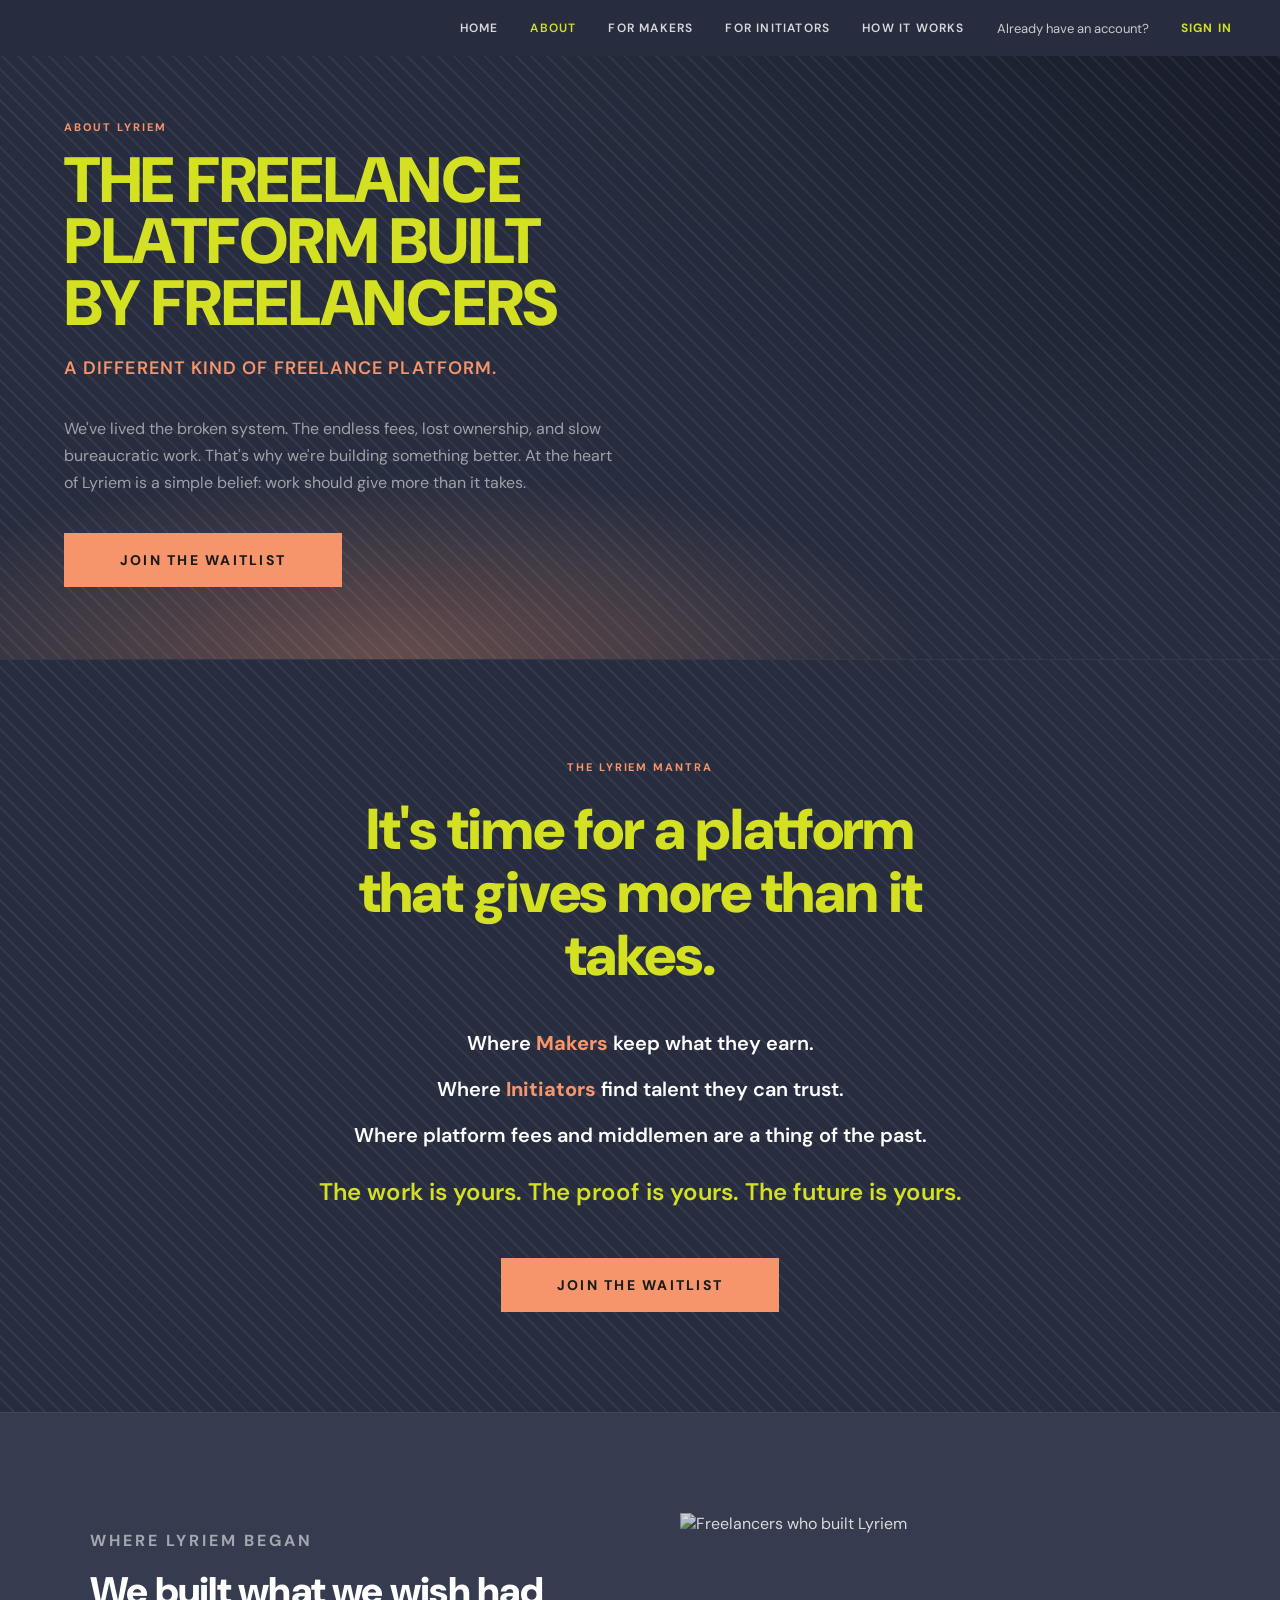
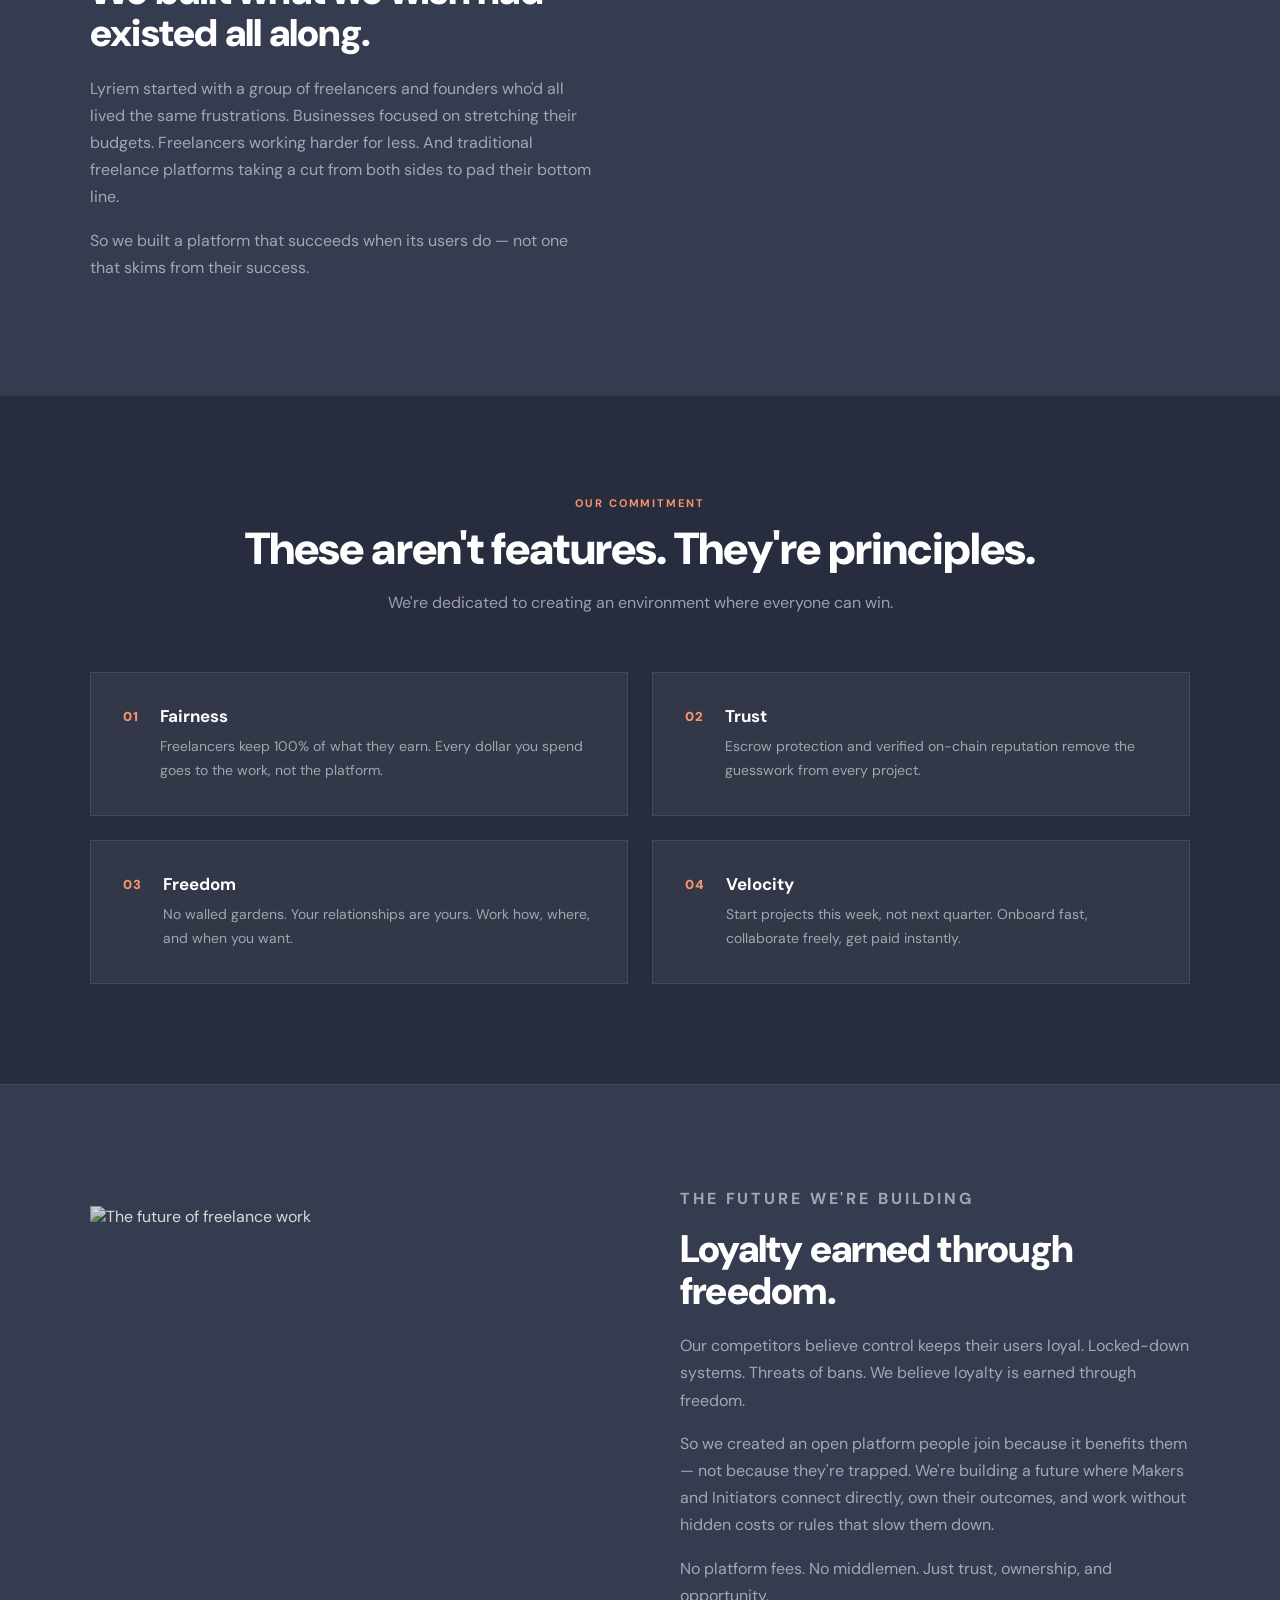
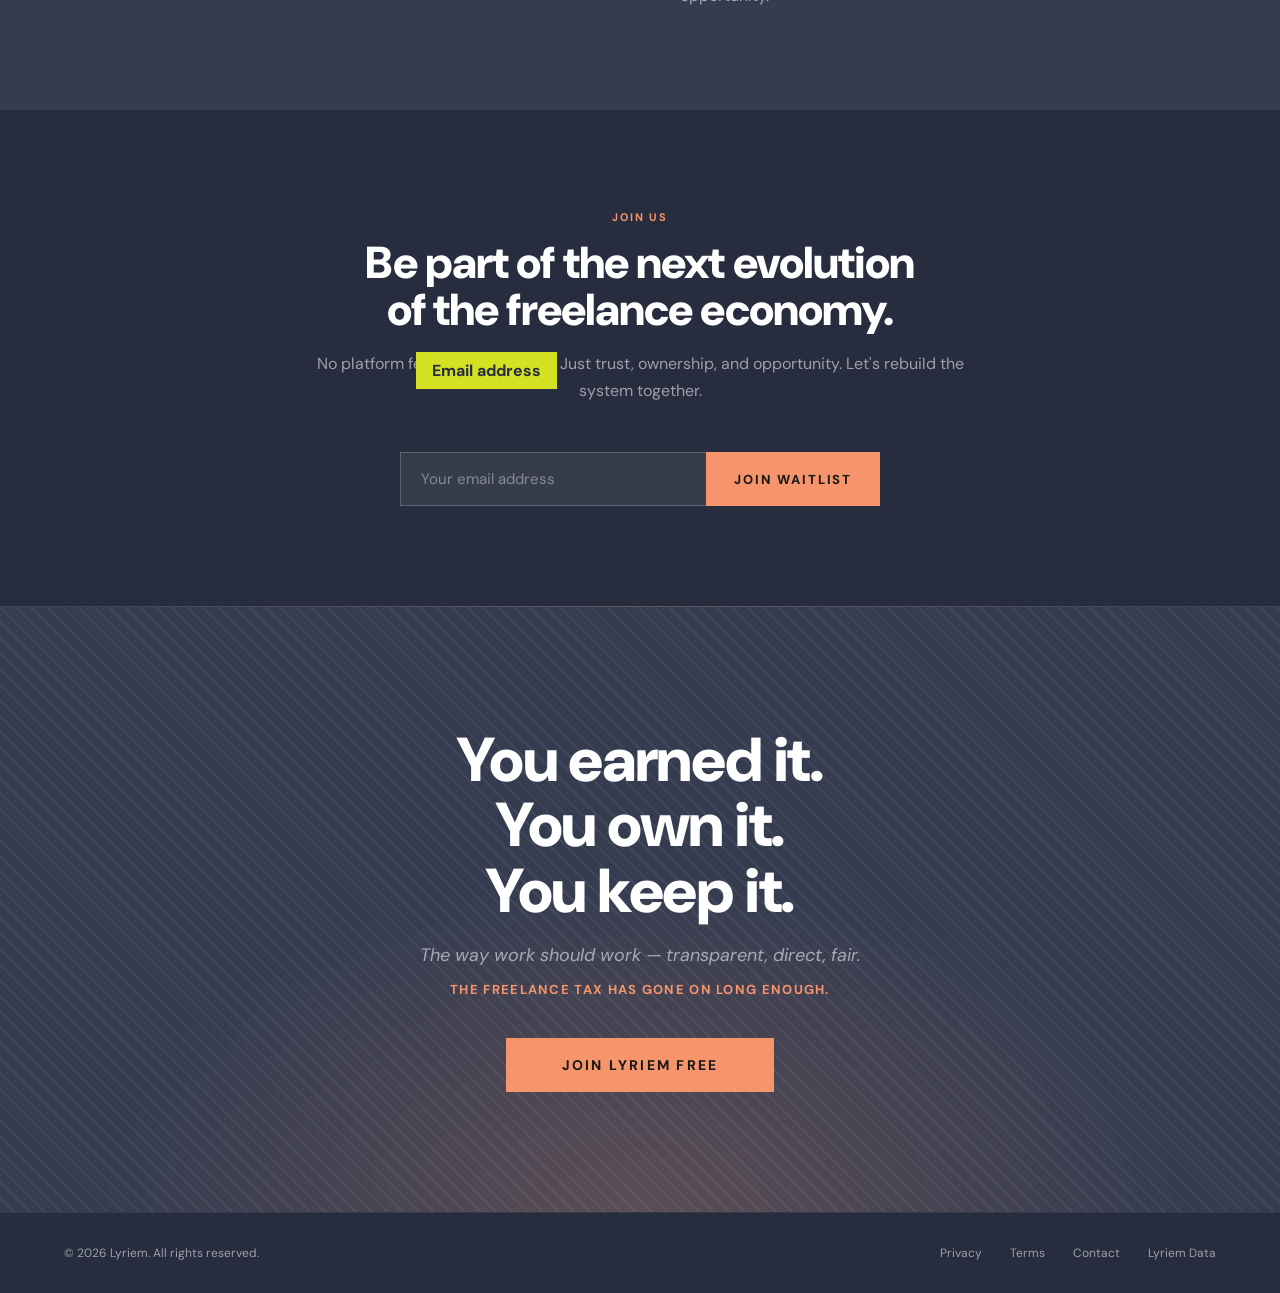
==== about.html @ 5f16a8a7 "Add files via upload" ====
<!DOCTYPE html>
<html lang="en">
<head>
<meta charset="UTF-8">
<meta name="viewport" content="width=device-width, initial-scale=1.0">
<title>Lyriem | A Different Kind of Freelance Platform</title>
<meta name="description" content="Learn how Lyriem was built by freelancers and founders to create a fair platform where Makers and Initiators keep control, ownership, and trust.">
<link rel="preconnect" href="https://fonts.googleapis.com">
<link rel="preconnect" href="https://fonts.gstatic.com" crossorigin>
<link href="https://fonts.googleapis.com/css2?family=DM+Sans:ital,opsz,wght@0,9..40,300;0,9..40,400;0,9..40,500;0,9..40,600;0,9..40,700;0,9..40,800;0,9..40,900;1,9..40,400&display=swap" rel="stylesheet">
<link rel="stylesheet" href="lyriem-shared.css">
<style>
  /* ── ABOUT-SPECIFIC STYLES ──────────────────────── */
  .mantra-section {
    background: var(--navy-dark);
    border-top: 1px solid rgba(255,255,255,0.06);
    position: relative; overflow: hidden;
  }
  .mantra-section::before {
    content: ''; position: absolute; inset: 0; z-index: 0;
    background-image: repeating-linear-gradient(45deg, transparent, transparent 9px, rgba(255,255,255,0.055) 9px, rgba(255,255,255,0.055) 11px);
  }
  .mantra-inner {
    position: relative; z-index: 1;
    padding: 100px 64px; max-width: 800px; margin: 0 auto; text-align: center;
  }
  .mantra-title {
    font-weight: 900;
    font-size: clamp(32px, 4.5vw, 58px);
    line-height: 1.1; letter-spacing: -0.02em;
    color: var(--yellow); margin-bottom: 40px;
  }
  .mantra-lines { display: flex; flex-direction: column; gap: 16px; margin-bottom: 48px; }
  .mantra-line {
    font-size: clamp(16px, 2vw, 20px);
    font-weight: 600; color: var(--white);
    opacity: 0.85; line-height: 1.5;
  }
  .mantra-line strong { color: var(--orange); font-weight: 800; }

  .commitment-grid {
    display: grid; grid-template-columns: repeat(2, 1fr); gap: 24px; margin-top: 56px;
  }
  .commitment-item {
    background: var(--card-bg); border: 1px solid var(--card-border);
    padding: 32px; display: flex; gap: 20px; align-items: flex-start;
  }
  .commitment-number {
    font-size: 13px; font-weight: 900; letter-spacing: 0.1em;
    color: var(--orange); flex-shrink: 0; margin-top: 3px;
  }
  .commitment-item h3 { font-size: 17px; font-weight: 700; margin-bottom: 8px; }
  .commitment-item p  { font-size: 14px; color: var(--text-muted); line-height: 1.7; }

  .email-form {
    display: flex; gap: 0; max-width: 480px; margin: 0 auto;
  }
  .email-input {
    flex: 1; background: rgba(255,255,255,0.07);
    border: 1px solid rgba(255,255,255,0.2); border-right: none;
    color: var(--white); font-family: 'DM Sans', sans-serif;
    font-size: 15px; padding: 16px 20px; outline: none;
    transition: border-color 0.2s;
  }
  .email-input::placeholder { color: rgba(255,255,255,0.4); }
  .email-input:focus { border-color: var(--orange); }
  .email-submit {
    background: var(--orange); color: #1a1a1a;
    font-family: 'DM Sans', sans-serif; font-weight: 800;
    font-size: 13px; letter-spacing: 0.14em; text-transform: uppercase;
    border: none; padding: 16px 28px; cursor: pointer;
    transition: background 0.2s;
    white-space: nowrap;
  }
  .email-submit:hover { background: var(--orange-light); }
  .email-submit:focus-visible { outline: 3px solid var(--yellow); outline-offset: 2px; }

  @media (max-width: 768px) {
    .mantra-inner { padding: 64px 24px; }
    .commitment-grid { grid-template-columns: 1fr; }
    .email-form { flex-direction: column; }
    .email-input { border-right: 1px solid rgba(255,255,255,0.2); border-bottom: none; }
  }
  @media (min-width: 769px) and (max-width: 1024px) {
    .mantra-inner { padding: 80px 48px; }
  }
</style>
</head>
<body>

<a href="#main" class="skip-link">Skip to main content</a>

<!-- NAV -->
<nav class="site-nav" aria-label="Main navigation">
  <a href="index.html">Home</a>
  <a href="about.html" aria-current="page">About</a>
  <a href="for-makers.html">For Makers</a>
  <a href="for-initiators.html">For Initiators</a>
  <a href="how-it-works.html">How It Works</a>
  <span class="nav-muted">Already have an account?</span>
  <a href="https://www.lyriem.com/signin" class="nav-signin">Sign In</a>
  <button class="nav-hamburger" id="navBurger" aria-label="Open navigation menu" aria-expanded="false" aria-controls="navDrawer">
    <span></span><span></span><span></span>
  </button>
</nav>
<div class="nav-drawer" id="navDrawer" role="dialog" aria-label="Navigation menu">
  <a href="index.html">Home</a>
  <a href="about.html" aria-current="page">About</a>
  <a href="for-makers.html">For Makers</a>
  <a href="for-initiators.html">For Initiators</a>
  <a href="how-it-works.html">How It Works</a>
  <span class="nav-muted">Already have an account?</span>
  <a href="https://www.lyriem.com/signin" class="nav-signin">Sign In</a>
</div>

<main id="main">

<!-- HERO -->
<section class="page-hero">
  <img src="#" alt="The Lyriem team" class="page-hero-img">
  <div class="page-hero-vignette" aria-hidden="true"></div>
  <div class="page-hero-glow" aria-hidden="true"></div>
  <div class="page-hero-texture" aria-hidden="true"></div>
  <div class="page-hero-content">
    <p class="page-hero-eyebrow">About Lyriem</p>
    <h1 class="page-hero-title">The Freelance<br>Platform Built<br>by Freelancers</h1>
    <p class="page-hero-subtitle">A different kind of freelance platform.</p>
    <p class="page-hero-body">We've lived the broken system. The endless fees, lost ownership, and slow bureaucratic work. That's why we're building something better. At the heart of Lyriem is a simple belief: work should give more than it takes.</p>
    <a href="https://www.lyriem.com/register" class="btn-primary">Join the Waitlist</a>
  </div>
</section>

<!-- MANTRA -->
<section class="mantra-section" aria-labelledby="mantra-title">
  <div class="mantra-inner">
    <p class="section-eyebrow reveal" style="margin-bottom:24px">The Lyriem Mantra</p>
    <h2 class="mantra-title reveal" id="mantra-title">It's time for a platform<br>that gives more than it takes.</h2>
    <div class="mantra-lines">
      <p class="mantra-line reveal">Where <strong>Makers</strong> keep what they earn.</p>
      <p class="mantra-line reveal">Where <strong>Initiators</strong> find talent they can trust.</p>
      <p class="mantra-line reveal">Where platform fees and middlemen are a thing of the past.</p>
      <p class="mantra-line reveal" style="margin-top:8px;font-size:clamp(18px,2.2vw,24px);color:var(--yellow)">The work is yours. The proof is yours. The future is yours.</p>
    </div>
    <a href="https://www.lyriem.com/register" class="btn-primary reveal">Join the Waitlist</a>
  </div>
</section>

<!-- WHERE LYRIEM BEGAN -->
<section class="section-navy section-pad" aria-labelledby="began-title">
  <div class="section-inner">
    <div class="two-col">
      <div class="two-col-text">
        <p class="section-eyebrow reveal">Where Lyriem Began</p>
        <h2 class="reveal" id="began-title" style="font-weight:900;font-size:clamp(26px,3vw,40px);line-height:1.1;letter-spacing:-0.02em;margin-bottom:20px;color:var(--white)">We built what we wish had existed all along.</h2>
        <p class="reveal" style="font-size:16px;color:var(--text-muted);line-height:1.7;margin-bottom:16px">Lyriem started with a group of freelancers and founders who'd all lived the same frustrations. Businesses focused on stretching their budgets. Freelancers working harder for less. And traditional freelance platforms taking a cut from both sides to pad their bottom line.</p>
        <p class="reveal" style="font-size:16px;color:var(--text-muted);line-height:1.7">So we built a platform that succeeds when its users do — not one that skims from their success.</p>
      </div>
      <div class="two-col-img reveal">
        <img src="#" alt="Freelancers who built Lyriem">
      </div>
    </div>
  </div>
</section>

<!-- OUR COMMITMENT -->
<section class="section-dark section-pad" aria-labelledby="commitment-title">
  <div class="section-inner">
    <p class="section-eyebrow reveal" style="text-align:center">Our Commitment</p>
    <h2 class="section-title reveal" id="commitment-title" style="text-align:center;margin-bottom:16px">These aren't features. They're principles.</h2>
    <p class="section-subtitle reveal" style="text-align:center;max-width:560px;margin:0 auto">We're dedicated to creating an environment where everyone can win.</p>
    <div class="commitment-grid">
      <div class="commitment-item reveal">
        <span class="commitment-number" aria-hidden="true">01</span>
        <div>
          <h3>Fairness</h3>
          <p>Freelancers keep 100% of what they earn. Every dollar you spend goes to the work, not the platform.</p>
        </div>
      </div>
      <div class="commitment-item reveal">
        <span class="commitment-number" aria-hidden="true">02</span>
        <div>
          <h3>Trust</h3>
          <p>Escrow protection and verified on-chain reputation remove the guesswork from every project.</p>
        </div>
      </div>
      <div class="commitment-item reveal">
        <span class="commitment-number" aria-hidden="true">03</span>
        <div>
          <h3>Freedom</h3>
          <p>No walled gardens. Your relationships are yours. Work how, where, and when you want.</p>
        </div>
      </div>
      <div class="commitment-item reveal">
        <span class="commitment-number" aria-hidden="true">04</span>
        <div>
          <h3>Velocity</h3>
          <p>Start projects this week, not next quarter. Onboard fast, collaborate freely, get paid instantly.</p>
        </div>
      </div>
    </div>
  </div>
</section>

<!-- THE FUTURE WE'RE BUILDING -->
<section class="section-navy section-pad" aria-labelledby="future-title">
  <div class="section-inner">
    <div class="two-col">
      <div class="two-col-img reveal">
        <img src="#" alt="The future of freelance work">
      </div>
      <div class="two-col-text">
        <p class="section-eyebrow reveal">The Future We're Building</p>
        <h2 class="reveal" id="future-title" style="font-weight:900;font-size:clamp(26px,3vw,40px);line-height:1.1;letter-spacing:-0.02em;margin-bottom:20px;color:var(--white)">Loyalty earned through freedom.</h2>
        <p class="reveal" style="font-size:16px;color:var(--text-muted);line-height:1.7;margin-bottom:16px">Our competitors believe control keeps their users loyal. Locked-down systems. Threats of bans. We believe loyalty is earned through freedom.</p>
        <p class="reveal" style="font-size:16px;color:var(--text-muted);line-height:1.7;margin-bottom:16px">So we created an open platform people join because it benefits them — not because they're trapped. We're building a future where Makers and Initiators connect directly, own their outcomes, and work without hidden costs or rules that slow them down.</p>
        <p class="reveal" style="font-size:16px;color:var(--text-muted);line-height:1.7">No platform fees. No middlemen. Just trust, ownership, and opportunity.</p>
      </div>
    </div>
  </div>
</section>

<!-- JOIN US -->
<section class="section-dark section-pad" aria-labelledby="join-title">
  <div class="section-inner" style="max-width:700px;margin:0 auto;text-align:center">
    <p class="section-eyebrow reveal">Join Us</p>
    <h2 class="section-title reveal" id="join-title">Be part of the next evolution<br>of the freelance economy.</h2>
    <p class="reveal" style="font-size:16px;color:var(--text-muted);line-height:1.7;margin-bottom:48px">No platform fees. No middlemen. Just trust, ownership, and opportunity. Let's rebuild the system together.</p>
    <form class="email-form reveal" action="mailto:austin.riggs@lyriem.com" method="get" enctype="text/plain" aria-label="Join Lyriem waitlist">
      <label for="joinEmail" class="skip-link">Email address</label>
      <input type="email" id="joinEmail" name="email" class="email-input" placeholder="Your email address" required autocomplete="email">
      <button type="submit" class="email-submit">Join Waitlist</button>
    </form>
  </div>
</section>

<!-- FOOTER CTA -->
<section class="footer-cta" aria-labelledby="fcta-title">
  <div class="footer-cta-inner">
    <h2 class="section-title reveal" id="fcta-title">You earned it.<br>You own it.<br>You keep it.</h2>
    <p class="footer-cta-subtitle reveal">The way work should work — transparent, direct, fair.</p>
    <p class="footer-cta-tagline reveal">The freelance tax has gone on long enough.</p>
    <a href="https://www.lyriem.com/register" class="btn-primary reveal">Join Lyriem Free</a>
  </div>
</section>

</main>

<footer class="site-footer">
  <span>© 2026 Lyriem. All rights reserved.</span>
  <nav class="footer-links" aria-label="Footer navigation">
    <a href="#">Privacy</a>
    <a href="#">Terms</a>
    <a href="mailto:austin.riggs@lyriem.com">Contact</a>
    <a href="#">Lyriem Data</a>
  </nav>
</footer>

<script src="lyriem-shared.js"></script>
</body>
</html>
---- lyriem-shared.css ----
/* ==========================================================
   lyriem-shared.css
   Shared styles across all Lyriem pages.
   ========================================================== */

*, *::before, *::after { box-sizing: border-box; margin: 0; padding: 0; }

:root {
  --navy:        #353c50;
  --navy-dark:   #272d3e;
  --navy-light:  #404859;
  --orange:      #f6946b;
  --orange-light:#f9ab88;
  --yellow:      #d4e022;
  --white:       #ffffff;
  --text-muted:  rgba(255,255,255,0.55);
  --card-bg:     rgba(255,255,255,0.05);
  --card-border: rgba(255,255,255,0.09);
}

html, body {
  font-family: 'DM Sans', sans-serif;
  background: var(--navy-dark);
  color: var(--white);
  overflow-x: hidden;
  scroll-behavior: smooth;
}

/* ── NAV ──────────────────────────────────────────── */
.site-nav {
  position: fixed;
  top: 0; left: 0; right: 0;
  z-index: 1000;
  background: var(--navy-dark);
  display: flex;
  align-items: center;
  justify-content: flex-end;
  gap: 32px;
  padding: 0 48px;
  height: 56px;
  font-size: 12px;
  font-weight: 600;
  letter-spacing: 0.1em;
  text-transform: uppercase;
}
.site-nav a {
  color: var(--white);
  text-decoration: none;
  opacity: 0.82;
  transition: opacity 0.2s;
  white-space: nowrap;
}
.site-nav a:hover,
.site-nav a[aria-current="page"] { opacity: 1; }
.site-nav a[aria-current="page"] { color: var(--yellow); }
.site-nav .nav-muted {
  color: var(--white);
  opacity: 0.75;
  font-weight: 400;
  text-transform: none;
  letter-spacing: 0;
  font-size: 13px;
  white-space: nowrap;
}
.site-nav .nav-signin {
  color: var(--yellow) !important;
  opacity: 1 !important;
  font-weight: 700;
}
.nav-hamburger {
  display: none;
  flex-direction: column;
  justify-content: center;
  gap: 5px;
  width: 36px; height: 36px;
  background: none; border: none;
  cursor: pointer; padding: 4px;
}
.nav-hamburger span {
  display: block; height: 2px;
  background: var(--white); border-radius: 2px;
  transition: transform 0.3s, opacity 0.3s;
}
.nav-hamburger.open span:nth-child(1) { transform: translateY(7px) rotate(45deg); }
.nav-hamburger.open span:nth-child(2) { opacity: 0; }
.nav-hamburger.open span:nth-child(3) { transform: translateY(-7px) rotate(-45deg); }
.nav-drawer {
  display: none;
  position: fixed;
  top: 56px; left: 0; right: 0;
  background: var(--navy-dark);
  z-index: 999;
  flex-direction: column;
  padding: 24px 28px;
  border-top: 1px solid rgba(255,255,255,0.08);
  box-shadow: 0 12px 32px rgba(0,0,0,0.4);
}
.nav-drawer.open { display: flex; }
.nav-drawer a {
  display: block;
  padding: 14px 0;
  border-bottom: 1px solid rgba(255,255,255,0.06);
  font-size: 14px; font-weight: 600;
  letter-spacing: 0.08em; text-transform: uppercase;
  color: var(--white); text-decoration: none; opacity: 0.85;
}
.nav-drawer .nav-muted {
  display: block; padding: 16px 0 4px;
  font-size: 12px; font-weight: 400;
  text-transform: none; letter-spacing: 0;
  color: var(--white); opacity: 0.75; border-bottom: none;
}
.nav-drawer .nav-signin { color: var(--yellow) !important; opacity: 1 !important; border-bottom: none; }

/* ── INNER PAGE HERO ──────────────────────────────── */
.page-hero {
  position: relative;
  width: 100%;
  min-height: 480px;
  display: flex;
  align-items: flex-end;
  overflow: hidden;
  background: linear-gradient(to top right, #353c50 0%, #2a3044 28%, #161b28 100%);
  padding-top: 56px;
}
.page-hero-img {
  position: absolute;
  inset: 0;
  width: 100%; height: 100%;
  object-fit: cover;
  object-position: center 30%;
  filter: grayscale(1) brightness(0.45) contrast(1.1);
}
.page-hero-vignette {
  position: absolute; inset: 0; z-index: 1;
  background:
    linear-gradient(to right, #272d3e 0%, rgba(39,45,62,0.85) 40%, rgba(39,45,62,0.3) 70%, transparent 100%),
    linear-gradient(to top, var(--navy-dark) 0%, transparent 50%);
}
.page-hero-glow {
  position: absolute; bottom: 0; left: 0; right: 0; height: 50%; z-index: 1;
  background: radial-gradient(ellipse 60% 80% at 30% 100%, rgba(246,148,107,0.3) 0%, transparent 70%);
}
.page-hero-texture {
  position: absolute; inset: 0; z-index: 2;
  background-image: repeating-linear-gradient(45deg, transparent, transparent 9px, rgba(255,255,255,0.055) 9px, rgba(255,255,255,0.055) 11px);
}
.page-hero-content {
  position: relative; z-index: 3;
  padding: 64px 64px 72px;
  max-width: 720px;
}
.page-hero-eyebrow {
  font-size: 11px; font-weight: 700;
  letter-spacing: 0.18em; text-transform: uppercase;
  color: var(--orange); margin-bottom: 16px;
}
.page-hero-title {
  font-weight: 900;
  font-size: clamp(40px, 5vw, 68px);
  line-height: 0.96; letter-spacing: -0.02em;
  color: var(--yellow); margin-bottom: 20px;
  text-transform: uppercase;
}
.page-hero-subtitle {
  font-size: clamp(14px, 1.6vw, 18px);
  font-weight: 600; letter-spacing: 0.06em;
  text-transform: uppercase;
  color: var(--orange); line-height: 1.6;
  margin-bottom: 32px;
}
.page-hero-body {
  font-size: 16px; color: var(--text-muted); line-height: 1.7;
  max-width: 560px; margin-bottom: 36px;
}

/* ── SHARED BUTTONS ───────────────────────────────── */
.btn-primary {
  display: inline-flex; align-items: center; justify-content: center;
  background: var(--orange); color: #1a1a1a;
  font-family: 'DM Sans', sans-serif;
  font-weight: 800; font-size: 14px;
  letter-spacing: 0.16em; text-transform: uppercase;
  text-decoration: none; padding: 18px 56px;
  border: none; cursor: pointer;
  transition: background 0.2s, transform 0.15s;
}
.btn-primary:hover { background: var(--orange-light); transform: translateY(-2px); }
.btn-primary:focus-visible { outline: 3px solid var(--yellow); outline-offset: 3px; }

.btn-secondary {
  display: inline-flex; align-items: center; justify-content: center;
  background: transparent; color: var(--white);
  font-family: 'DM Sans', sans-serif;
  font-weight: 700; font-size: 14px;
  letter-spacing: 0.14em; text-transform: uppercase;
  text-decoration: none; padding: 17px 48px;
  border: 2px solid rgba(255,255,255,0.3); cursor: pointer;
  transition: border-color 0.2s, background 0.2s;
}
.btn-secondary:hover { border-color: var(--white); background: rgba(255,255,255,0.06); }
.btn-secondary:focus-visible { outline: 3px solid var(--yellow); outline-offset: 3px; }

/* ── SHARED SECTION TYPOGRAPHY ────────────────────── */
.section-eyebrow {
  font-size: 11px; font-weight: 700;
  letter-spacing: 0.18em; text-transform: uppercase;
  color: var(--orange); margin-bottom: 16px;
}
.section-title {
  font-weight: 900;
  font-size: clamp(28px, 3.5vw, 48px);
  line-height: 1.05; letter-spacing: -0.02em;
  margin-bottom: 16px;
}
.section-subtitle {
  font-size: 16px; color: var(--text-muted); line-height: 1.7;
}

/* ── DARK SECTION ─────────────────────────────────── */
.section-dark {
  background: var(--navy-dark);
  border-top: 1px solid rgba(255,255,255,0.06);
}
.section-dark .section-title { color: var(--white); }
.section-dark .section-subtitle { color: var(--text-muted); }

/* ── NAVY SECTION ─────────────────────────────────── */
.section-navy {
  background: var(--navy);
  border-top: 1px solid rgba(255,255,255,0.06);
}

/* ── WHITE SECTION ────────────────────────────────── */
.section-white {
  background: #ffffff;
  color: var(--navy-dark);
}
.section-white .section-eyebrow { color: var(--orange); }
.section-white .section-title   { color: var(--navy-dark); }
.section-white .section-subtitle { color: rgba(39,45,62,0.65); }

/* ── LIGHT SECTION ────────────────────────────────── */
.section-light {
  background: #f5f5f7;
  color: var(--navy-dark);
}
.section-light .section-eyebrow  { color: var(--orange); }
.section-light .section-title    { color: var(--navy-dark); }
.section-light .section-subtitle { color: rgba(39,45,62,0.65); }

/* ── SECTION PADDING ──────────────────────────────── */
.section-pad { padding: 100px 64px; }
.section-inner { max-width: 1100px; margin: 0 auto; }

/* ── FEATURE CARDS (dark) ─────────────────────────── */
.feature-grid {
  display: grid; grid-template-columns: repeat(4, 1fr); gap: 24px; margin-top: 56px;
}
.feature-grid-3 { grid-template-columns: repeat(3, 1fr); }
.feature-grid-2 { grid-template-columns: repeat(2, 1fr); }

.feature-card {
  background: var(--card-bg); border: 1px solid var(--card-border);
  padding: 36px 32px;
  transition: border-color 0.2s, background 0.2s;
}
.feature-card:hover { border-color: rgba(246,148,107,0.3); background: rgba(246,148,107,0.04); }
.feature-card-icon { width: 40px; height: 40px; color: var(--orange); margin-bottom: 20px; }
.feature-card h3 { font-weight: 700; font-size: 17px; margin-bottom: 10px; letter-spacing: -0.01em; }
.feature-card p  { font-size: 14px; color: var(--text-muted); line-height: 1.7; }

/* ── FEATURE CARDS (light) ────────────────────────── */
.feature-card-light {
  background: #ffffff; border: 1px solid rgba(53,60,80,0.1);
  padding: 36px 32px;
  transition: border-color 0.2s, box-shadow 0.2s;
}
.feature-card-light:hover { border-color: rgba(246,148,107,0.4); box-shadow: 0 4px 24px rgba(246,148,107,0.1); }
.feature-card-light h3 { font-weight: 700; font-size: 17px; margin-bottom: 10px; color: var(--navy-dark); letter-spacing: -0.01em; }
.feature-card-light p  { font-size: 14px; color: rgba(39,45,62,0.65); line-height: 1.7; }

/* ── TWO-COL PROSE ────────────────────────────────── */
.two-col {
  display: grid; grid-template-columns: 1fr 1fr; gap: 80px; align-items: center;
}
.two-col-text h2 { font-weight: 900; font-size: clamp(26px, 3vw, 40px); line-height: 1.1; letter-spacing: -0.02em; margin-bottom: 20px; }
.two-col-text p  { font-size: 16px; color: var(--text-muted); line-height: 1.7; margin-bottom: 16px; }
.two-col-text p:last-child { margin-bottom: 0; }
.two-col-text h3 { font-size: 18px; font-weight: 700; color: var(--orange); margin-bottom: 8px; margin-top: 28px; }

.two-col-img {
  position: relative; overflow: hidden;
  aspect-ratio: 4/3;
}
.two-col-img img {
  width: 100%; height: 100%; object-fit: cover;
  filter: grayscale(0.3) brightness(0.85);
}

/* ── STEPS ────────────────────────────────────────── */
.steps-grid { display: grid; grid-template-columns: repeat(4, 1fr); gap: 24px; margin-top: 56px; }
.step-card {
  background: #f5f5f7; border: 1px solid rgba(53,60,80,0.1);
  padding: 32px 28px; position: relative;
}
.step-number {
  display: inline-flex; align-items: center; justify-content: center;
  width: 36px; height: 36px; background: var(--orange);
  color: #1a1a1a; font-weight: 900; font-size: 16px;
  margin-bottom: 20px; border-radius: 50%;
}
.step-card h3 { font-weight: 700; font-size: 17px; margin-bottom: 10px; color: var(--navy-dark); }
.step-card p  { font-size: 14px; color: rgba(39,45,62,0.65); line-height: 1.7; }

/* ── FAQ ──────────────────────────────────────────── */
.faq-wrap { max-width: 800px; margin: 0 auto; }
.faq-item { border-bottom: 1px solid rgba(255,255,255,0.08); }
.section-white .faq-item,
.section-light .faq-item { border-bottom-color: rgba(53,60,80,0.12); }
.faq-question {
  width: 100%; background: none; border: none;
  color: var(--white); font-family: 'DM Sans', sans-serif;
  font-size: 16px; font-weight: 600; text-align: left;
  padding: 24px 0; cursor: pointer;
  display: flex; justify-content: space-between; align-items: center; gap: 16px;
  transition: color 0.2s;
}
.section-white .faq-question,
.section-light .faq-question { color: var(--navy-dark); }
.faq-question:hover { color: var(--orange); }
.faq-question:focus-visible { outline: 3px solid var(--yellow); outline-offset: 2px; }
.faq-question svg { flex-shrink: 0; transition: transform 0.3s; }
.faq-item.open .faq-question { color: var(--yellow); }
.section-white .faq-item.open .faq-question,
.section-light .faq-item.open .faq-question { color: var(--orange); }
.faq-item.open .faq-question svg { transform: rotate(45deg); }
.faq-answer {
  font-size: 15px; color: var(--text-muted); line-height: 1.7;
  max-height: 0; overflow: hidden;
  transition: max-height 0.4s ease, padding 0.3s ease;
  padding-bottom: 0;
}
.section-white .faq-answer,
.section-light .faq-answer { color: rgba(39,45,62,0.65); }
.faq-item.open .faq-answer { max-height: 400px; padding-bottom: 24px; }

/* ── FOOTER CTA ───────────────────────────────────── */
.footer-cta {
  background: radial-gradient(ellipse 60% 80% at 50% 100%, rgba(246,148,107,0.2) 0%, transparent 70%), var(--navy);
  border-top: 1px solid rgba(255,255,255,0.06);
  position: relative; overflow: hidden;
}
.footer-cta::before {
  content: ''; position: absolute; inset: 0; z-index: 0;
  background-image: repeating-linear-gradient(45deg, transparent, transparent 9px, rgba(255,255,255,0.055) 9px, rgba(255,255,255,0.055) 11px);
}
.footer-cta-inner {
  position: relative; z-index: 1;
  padding: 120px 64px; max-width: 700px;
  margin: 0 auto; text-align: center;
}
.footer-cta-inner .section-title { font-size: clamp(36px, 5vw, 62px); color: var(--white); margin-bottom: 20px; }
.footer-cta-subtitle { font-size: 18px; font-style: italic; color: var(--text-muted); margin-bottom: 14px; }
.footer-cta-tagline { font-size: 13px; font-weight: 700; letter-spacing: 0.1em; text-transform: uppercase; color: var(--orange); margin-bottom: 40px; }

/* ── SITE FOOTER ──────────────────────────────────── */
.site-footer {
  background: var(--navy-dark);
  border-top: 1px solid rgba(255,255,255,0.06);
  padding: 32px 64px;
  display: flex; align-items: center; justify-content: space-between;
  font-size: 12px; color: var(--text-muted);
}
.site-footer a { color: var(--text-muted); text-decoration: none; }
.site-footer a:hover { color: var(--white); }
.footer-links { display: flex; gap: 28px; }

/* ── SCROLL REVEAL ────────────────────────────────── */
.reveal { opacity: 0; transform: translateY(28px); transition: opacity 0.65s ease, transform 0.65s ease; }
.reveal.visible { opacity: 1; transform: translateY(0); }

/* ── SKIP LINK (WCAG) ─────────────────────────────── */
.skip-link {
  position: absolute; top: -100px; left: 16px;
  background: var(--yellow); color: var(--navy-dark);
  font-weight: 700; padding: 8px 16px;
  text-decoration: none; z-index: 9999;
  transition: top 0.2s;
}
.skip-link:focus { top: 8px; }

/* ══════════════════════════════════════════════════
   MOBILE ≤ 768px
══════════════════════════════════════════════════ */
@media (max-width: 768px) {
  .site-nav { padding: 0 20px; }
  .site-nav > a, .site-nav > span { display: none; }
  .nav-hamburger { display: flex; }

  .section-pad { padding: 64px 24px; }
  .page-hero-content { padding: 40px 24px 56px; }
  .page-hero-title { font-size: clamp(36px, 10vw, 52px); }

  .feature-grid, .feature-grid-3, .feature-grid-2 { grid-template-columns: 1fr; gap: 16px; }
  .steps-grid { grid-template-columns: 1fr; gap: 16px; }
  .two-col { grid-template-columns: 1fr; gap: 40px; }
  .two-col-img { aspect-ratio: 16/9; }

  .footer-cta-inner { padding: 80px 24px; }
  .footer-cta-inner .section-title { font-size: clamp(28px, 9vw, 44px); }
  .site-footer { flex-direction: column; gap: 16px; text-align: center; padding: 28px 24px; }

  .btn-primary { padding: 16px 40px; font-size: 13px; }
}

@media (min-width: 769px) and (max-width: 1024px) {
  .site-nav { padding: 0 32px; gap: 20px; font-size: 11px; }
  .site-nav .nav-muted { display: none; }
  .section-pad { padding: 80px 48px; }
  .page-hero-content { padding: 56px 48px 64px; }
  .feature-grid { grid-template-columns: repeat(2, 1fr); }
  .steps-grid { grid-template-columns: repeat(2, 1fr); }
  .two-col { gap: 48px; }
  .footer-cta-inner { padding: 80px 48px; }
  .site-footer { padding: 28px 48px; }
}
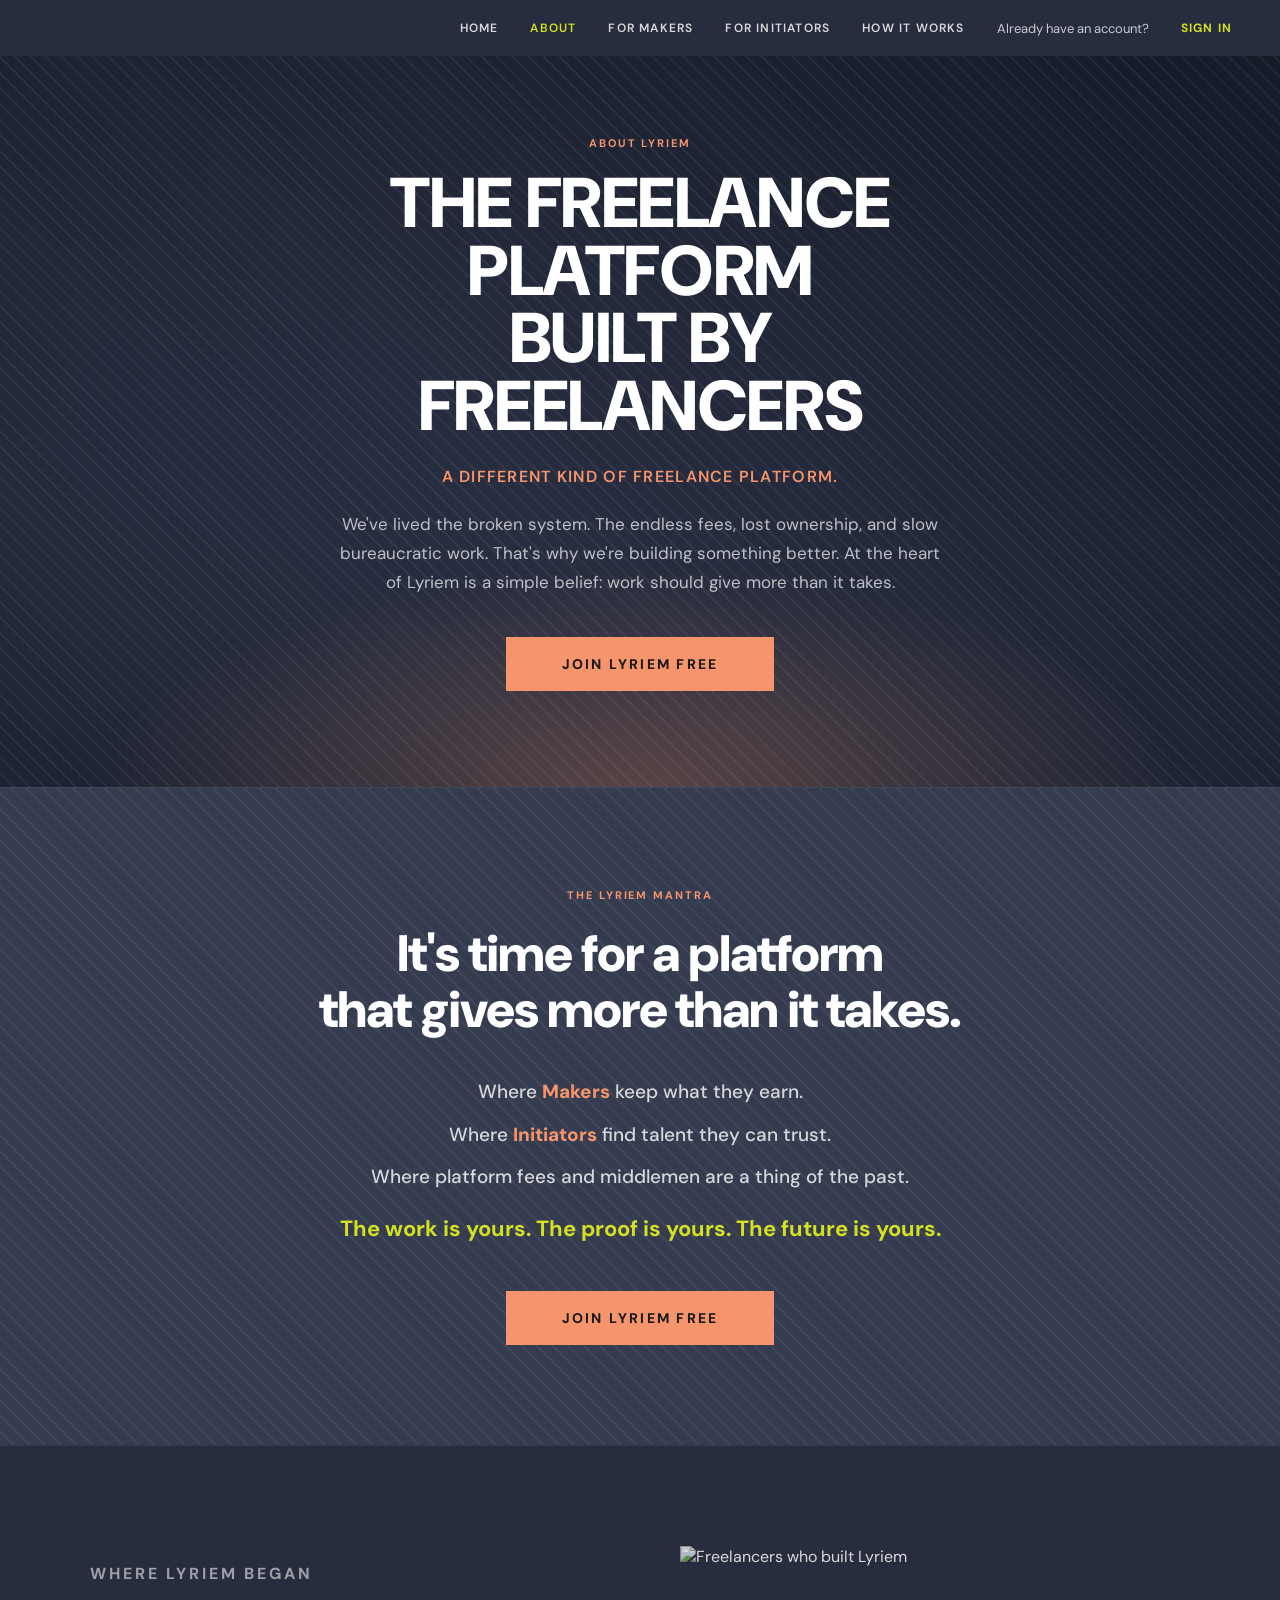
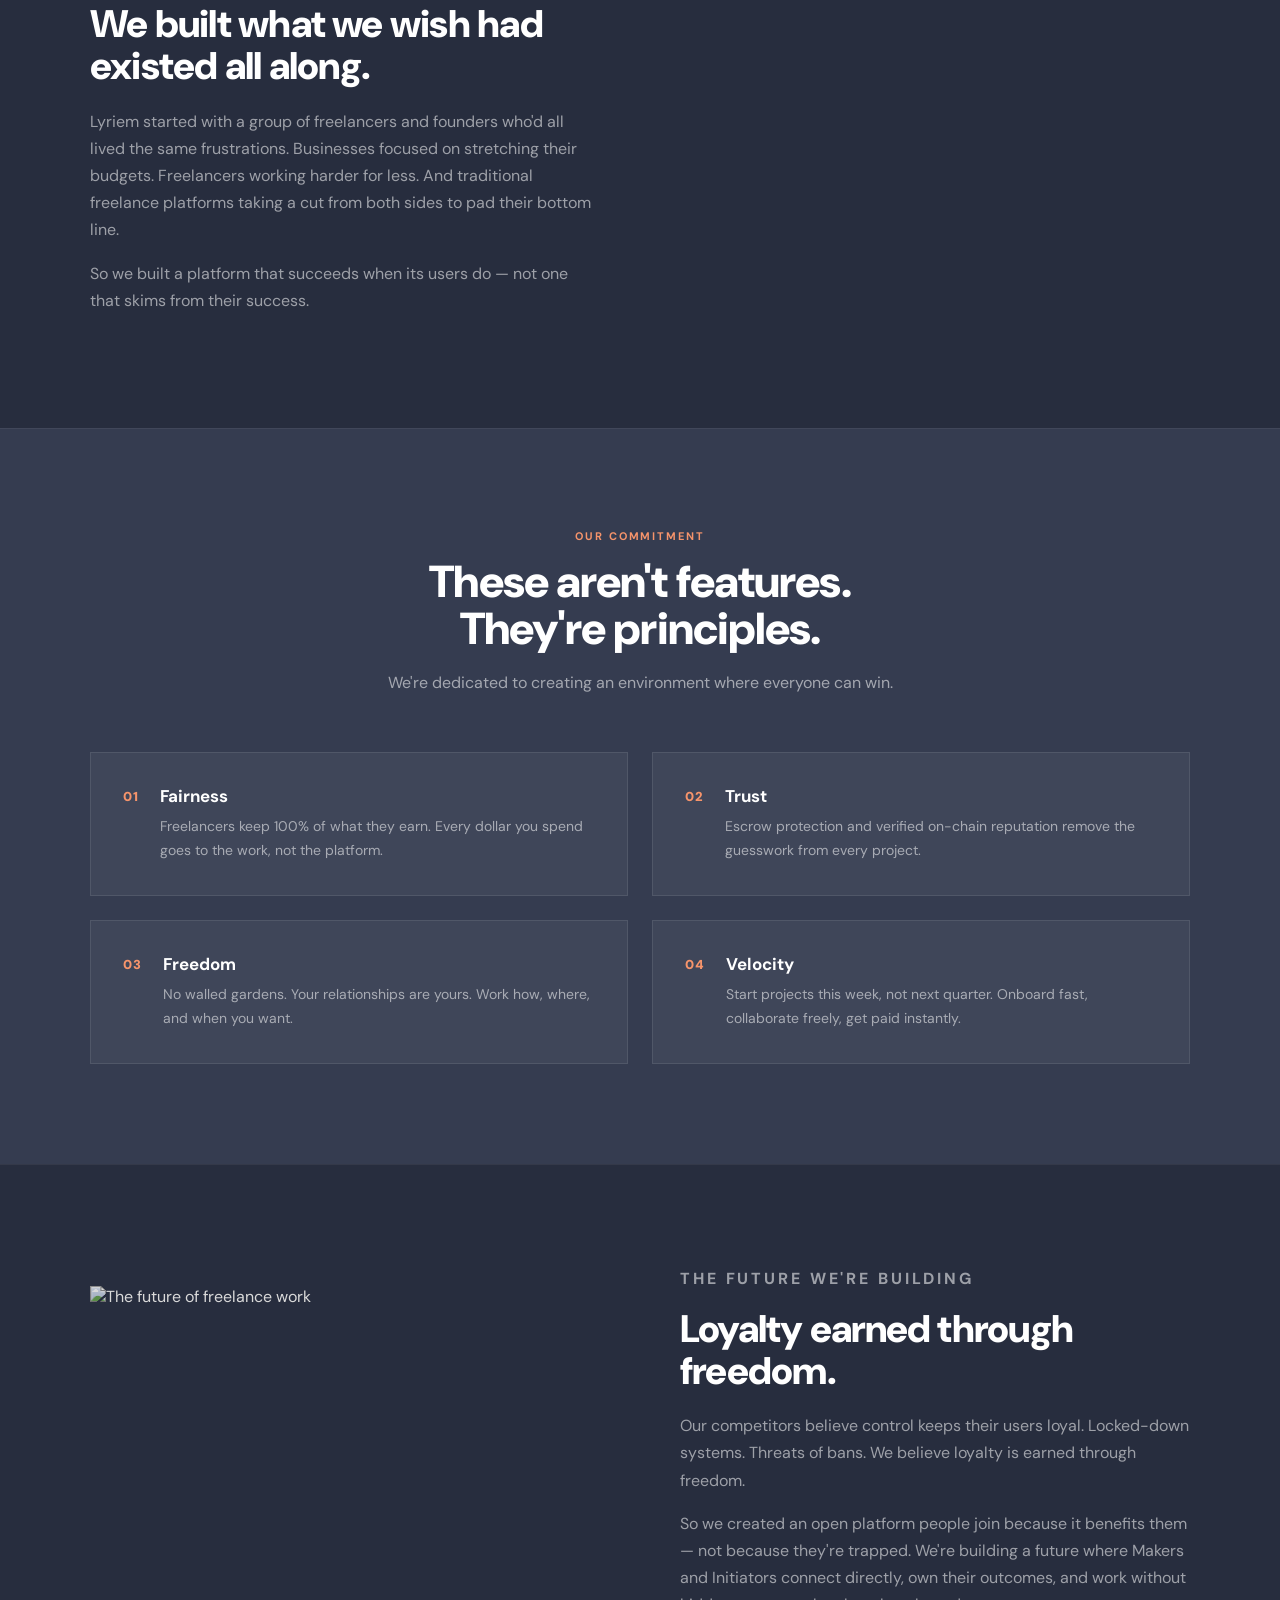
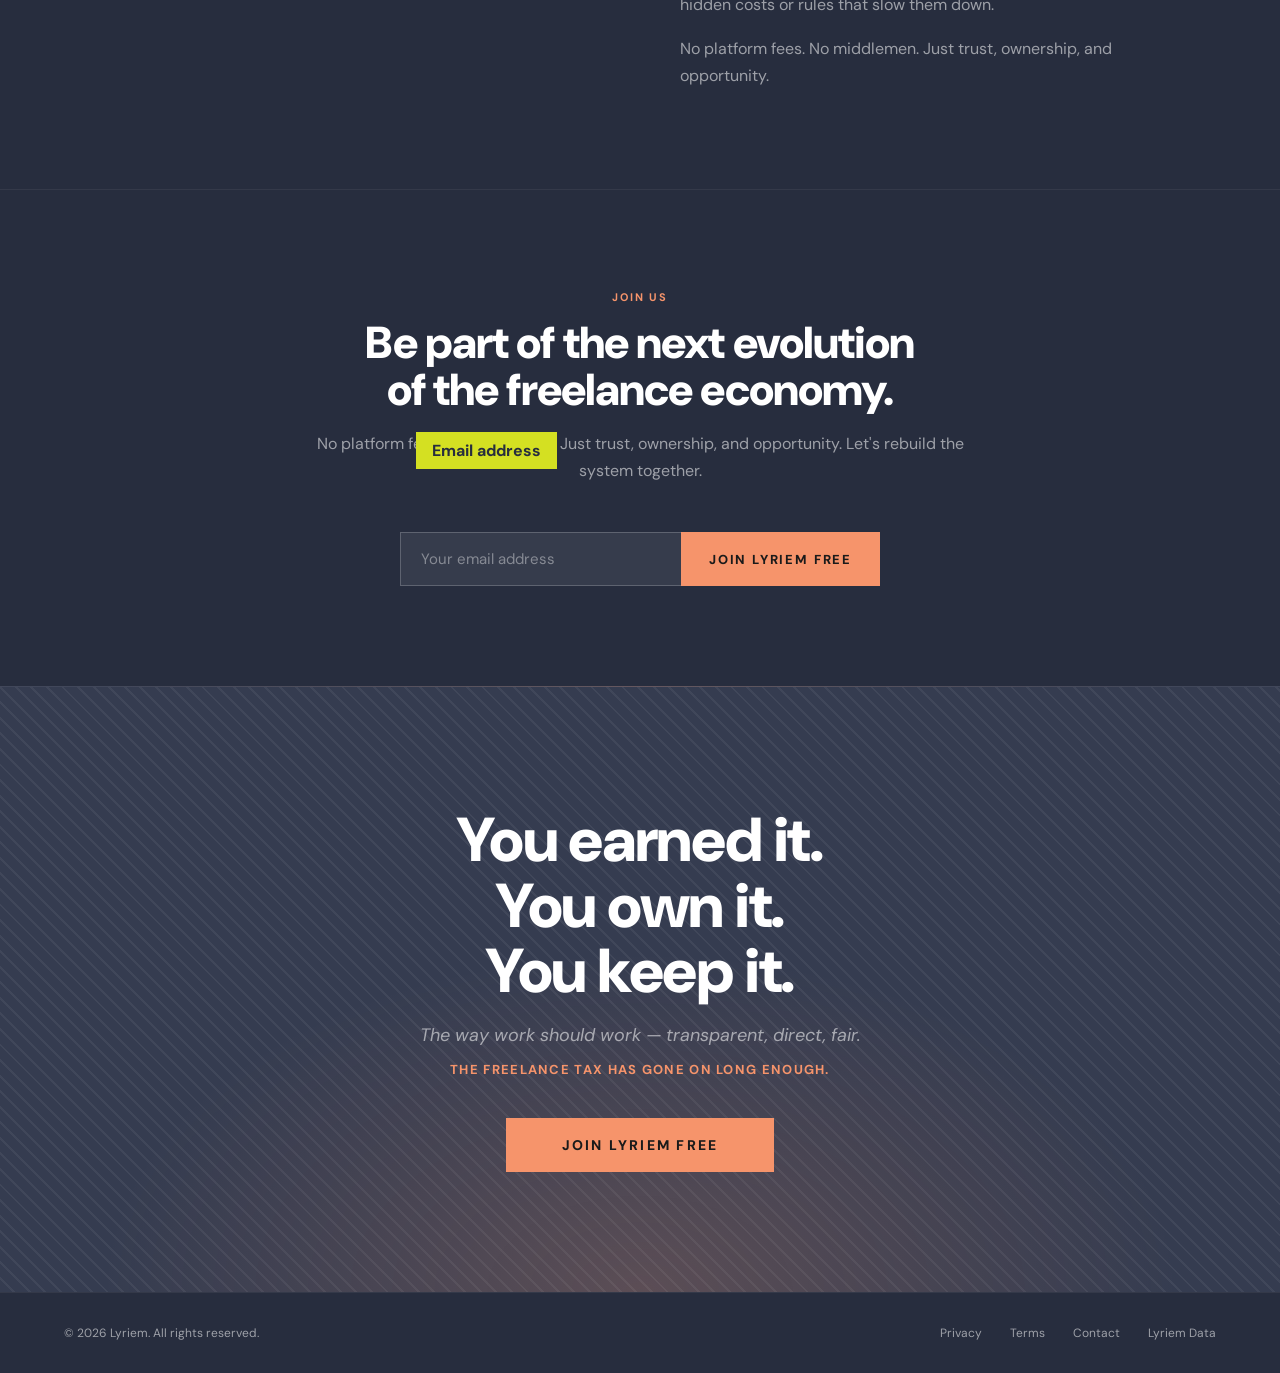
==== commit dc2c928b: "Add files via upload" ====
--- a/about.html
+++ b/about.html
@@ -10,9 +10,8 @@
 <link href="https://fonts.googleapis.com/css2?family=DM+Sans:ital,opsz,wght@0,9..40,300;0,9..40,400;0,9..40,500;0,9..40,600;0,9..40,700;0,9..40,800;0,9..40,900;1,9..40,400&display=swap" rel="stylesheet">
 <link rel="stylesheet" href="lyriem-shared.css">
 <style>
-  /* ── ABOUT-SPECIFIC STYLES ──────────────────────── */
   .mantra-section {
-    background: var(--navy-dark);
+    background: var(--navy);
     border-top: 1px solid rgba(255,255,255,0.06);
     position: relative; overflow: hidden;
   }
@@ -25,36 +24,22 @@
     padding: 100px 64px; max-width: 800px; margin: 0 auto; text-align: center;
   }
   .mantra-title {
-    font-weight: 900;
-    font-size: clamp(32px, 4.5vw, 58px);
+    font-weight: 900; font-size: clamp(28px, 4vw, 52px);
     line-height: 1.1; letter-spacing: -0.02em;
-    color: var(--yellow); margin-bottom: 40px;
-  }
-  .mantra-lines { display: flex; flex-direction: column; gap: 16px; margin-bottom: 48px; }
-  .mantra-line {
-    font-size: clamp(16px, 2vw, 20px);
-    font-weight: 600; color: var(--white);
-    opacity: 0.85; line-height: 1.5;
-  }
+    color: var(--white); margin-bottom: 40px;
+  }
+  .mantra-lines { display: flex; flex-direction: column; gap: 14px; margin-bottom: 48px; }
+  .mantra-line { font-size: clamp(15px, 1.8vw, 19px); font-weight: 500; color: rgba(255,255,255,0.8); line-height: 1.5; }
   .mantra-line strong { color: var(--orange); font-weight: 800; }
-
-  .commitment-grid {
-    display: grid; grid-template-columns: repeat(2, 1fr); gap: 24px; margin-top: 56px;
-  }
-  .commitment-item {
-    background: var(--card-bg); border: 1px solid var(--card-border);
-    padding: 32px; display: flex; gap: 20px; align-items: flex-start;
-  }
-  .commitment-number {
-    font-size: 13px; font-weight: 900; letter-spacing: 0.1em;
-    color: var(--orange); flex-shrink: 0; margin-top: 3px;
-  }
-  .commitment-item h3 { font-size: 17px; font-weight: 700; margin-bottom: 8px; }
+  .mantra-highlight { font-size: clamp(17px, 2vw, 22px); font-weight: 700; color: var(--yellow); }
+
+  .commitment-grid { display: grid; grid-template-columns: repeat(2, 1fr); gap: 24px; margin-top: 56px; }
+  .commitment-item { background: var(--card-bg); border: 1px solid var(--card-border); padding: 32px; display: flex; gap: 20px; align-items: flex-start; }
+  .commitment-number { font-size: 13px; font-weight: 900; letter-spacing: 0.1em; color: var(--orange); flex-shrink: 0; margin-top: 3px; }
+  .commitment-item h3 { font-size: 17px; font-weight: 700; margin-bottom: 8px; color: var(--white); }
   .commitment-item p  { font-size: 14px; color: var(--text-muted); line-height: 1.7; }
 
-  .email-form {
-    display: flex; gap: 0; max-width: 480px; margin: 0 auto;
-  }
+  .email-form { display: flex; gap: 0; max-width: 480px; margin: 0 auto; }
   .email-input {
     flex: 1; background: rgba(255,255,255,0.07);
     border: 1px solid rgba(255,255,255,0.2); border-right: none;
@@ -69,8 +54,7 @@
     font-family: 'DM Sans', sans-serif; font-weight: 800;
     font-size: 13px; letter-spacing: 0.14em; text-transform: uppercase;
     border: none; padding: 16px 28px; cursor: pointer;
-    transition: background 0.2s;
-    white-space: nowrap;
+    transition: background 0.2s; white-space: nowrap;
   }
   .email-submit:hover { background: var(--orange-light); }
   .email-submit:focus-visible { outline: 3px solid var(--yellow); outline-offset: 2px; }
@@ -87,10 +71,7 @@
 </style>
 </head>
 <body>
-
 <a href="#main" class="skip-link">Skip to main content</a>
-
-<!-- NAV -->
 <nav class="site-nav" aria-label="Main navigation">
   <a href="index.html">Home</a>
   <a href="about.html" aria-current="page">About</a>
@@ -99,9 +80,7 @@
   <a href="how-it-works.html">How It Works</a>
   <span class="nav-muted">Already have an account?</span>
   <a href="https://www.lyriem.com/signin" class="nav-signin">Sign In</a>
-  <button class="nav-hamburger" id="navBurger" aria-label="Open navigation menu" aria-expanded="false" aria-controls="navDrawer">
-    <span></span><span></span><span></span>
-  </button>
+  <button class="nav-hamburger" id="navBurger" aria-label="Open navigation menu" aria-expanded="false" aria-controls="navDrawer"><span></span><span></span><span></span></button>
 </nav>
 <div class="nav-drawer" id="navDrawer" role="dialog" aria-label="Navigation menu">
   <a href="index.html">Home</a>
@@ -115,7 +94,6 @@
 
 <main id="main">
 
-<!-- HERO -->
 <section class="page-hero">
   <img src="#" alt="The Lyriem team" class="page-hero-img">
   <div class="page-hero-vignette" aria-hidden="true"></div>
@@ -123,14 +101,14 @@
   <div class="page-hero-texture" aria-hidden="true"></div>
   <div class="page-hero-content">
     <p class="page-hero-eyebrow">About Lyriem</p>
-    <h1 class="page-hero-title">The Freelance<br>Platform Built<br>by Freelancers</h1>
+    <h1 class="page-hero-title">The Freelance Platform<br>Built by Freelancers</h1>
     <p class="page-hero-subtitle">A different kind of freelance platform.</p>
     <p class="page-hero-body">We've lived the broken system. The endless fees, lost ownership, and slow bureaucratic work. That's why we're building something better. At the heart of Lyriem is a simple belief: work should give more than it takes.</p>
-    <a href="https://www.lyriem.com/register" class="btn-primary">Join the Waitlist</a>
-  </div>
-</section>
-
-<!-- MANTRA -->
+    <a href="https://www.lyriem.com/register" class="btn-primary">Join Lyriem Free</a>
+  </div>
+</section>
+
+<!-- MANTRA — navy with texture -->
 <section class="mantra-section" aria-labelledby="mantra-title">
   <div class="mantra-inner">
     <p class="section-eyebrow reveal" style="margin-bottom:24px">The Lyriem Mantra</p>
@@ -139,14 +117,14 @@
       <p class="mantra-line reveal">Where <strong>Makers</strong> keep what they earn.</p>
       <p class="mantra-line reveal">Where <strong>Initiators</strong> find talent they can trust.</p>
       <p class="mantra-line reveal">Where platform fees and middlemen are a thing of the past.</p>
-      <p class="mantra-line reveal" style="margin-top:8px;font-size:clamp(18px,2.2vw,24px);color:var(--yellow)">The work is yours. The proof is yours. The future is yours.</p>
-    </div>
-    <a href="https://www.lyriem.com/register" class="btn-primary reveal">Join the Waitlist</a>
-  </div>
-</section>
-
-<!-- WHERE LYRIEM BEGAN -->
-<section class="section-navy section-pad" aria-labelledby="began-title">
+      <p class="mantra-highlight reveal" style="margin-top:8px">The work is yours. The proof is yours. The future is yours.</p>
+    </div>
+    <a href="https://www.lyriem.com/register" class="btn-primary reveal">Join Lyriem Free</a>
+  </div>
+</section>
+
+<!-- WHERE LYRIEM BEGAN — dark -->
+<section class="section-dark section-pad" aria-labelledby="began-title">
   <div class="section-inner">
     <div class="two-col">
       <div class="two-col-text">
@@ -155,59 +133,43 @@
         <p class="reveal" style="font-size:16px;color:var(--text-muted);line-height:1.7;margin-bottom:16px">Lyriem started with a group of freelancers and founders who'd all lived the same frustrations. Businesses focused on stretching their budgets. Freelancers working harder for less. And traditional freelance platforms taking a cut from both sides to pad their bottom line.</p>
         <p class="reveal" style="font-size:16px;color:var(--text-muted);line-height:1.7">So we built a platform that succeeds when its users do — not one that skims from their success.</p>
       </div>
-      <div class="two-col-img reveal">
-        <img src="#" alt="Freelancers who built Lyriem">
-      </div>
-    </div>
-  </div>
-</section>
-
-<!-- OUR COMMITMENT -->
-<section class="section-dark section-pad" aria-labelledby="commitment-title">
+      <div class="two-col-img reveal"><img src="#" alt="Freelancers who built Lyriem"></div>
+    </div>
+  </div>
+</section>
+
+<!-- OUR COMMITMENT — navy -->
+<section class="section-navy section-pad" aria-labelledby="commitment-title">
   <div class="section-inner">
     <p class="section-eyebrow reveal" style="text-align:center">Our Commitment</p>
-    <h2 class="section-title reveal" id="commitment-title" style="text-align:center;margin-bottom:16px">These aren't features. They're principles.</h2>
-    <p class="section-subtitle reveal" style="text-align:center;max-width:560px;margin:0 auto">We're dedicated to creating an environment where everyone can win.</p>
+    <h2 class="section-title reveal" id="commitment-title" style="text-align:center;margin-bottom:16px">These aren't features.<br>They're principles.</h2>
+    <p class="section-subtitle reveal" style="text-align:center;max-width:520px;margin:0 auto">We're dedicated to creating an environment where everyone can win.</p>
     <div class="commitment-grid">
       <div class="commitment-item reveal">
         <span class="commitment-number" aria-hidden="true">01</span>
-        <div>
-          <h3>Fairness</h3>
-          <p>Freelancers keep 100% of what they earn. Every dollar you spend goes to the work, not the platform.</p>
-        </div>
+        <div><h3>Fairness</h3><p>Freelancers keep 100% of what they earn. Every dollar you spend goes to the work, not the platform.</p></div>
       </div>
       <div class="commitment-item reveal">
         <span class="commitment-number" aria-hidden="true">02</span>
-        <div>
-          <h3>Trust</h3>
-          <p>Escrow protection and verified on-chain reputation remove the guesswork from every project.</p>
-        </div>
+        <div><h3>Trust</h3><p>Escrow protection and verified on-chain reputation remove the guesswork from every project.</p></div>
       </div>
       <div class="commitment-item reveal">
         <span class="commitment-number" aria-hidden="true">03</span>
-        <div>
-          <h3>Freedom</h3>
-          <p>No walled gardens. Your relationships are yours. Work how, where, and when you want.</p>
-        </div>
+        <div><h3>Freedom</h3><p>No walled gardens. Your relationships are yours. Work how, where, and when you want.</p></div>
       </div>
       <div class="commitment-item reveal">
         <span class="commitment-number" aria-hidden="true">04</span>
-        <div>
-          <h3>Velocity</h3>
-          <p>Start projects this week, not next quarter. Onboard fast, collaborate freely, get paid instantly.</p>
-        </div>
-      </div>
-    </div>
-  </div>
-</section>
-
-<!-- THE FUTURE WE'RE BUILDING -->
-<section class="section-navy section-pad" aria-labelledby="future-title">
+        <div><h3>Velocity</h3><p>Start projects this week, not next quarter. Onboard fast, collaborate freely, get paid instantly.</p></div>
+      </div>
+    </div>
+  </div>
+</section>
+
+<!-- THE FUTURE — dark -->
+<section class="section-dark section-pad" aria-labelledby="future-title">
   <div class="section-inner">
     <div class="two-col">
-      <div class="two-col-img reveal">
-        <img src="#" alt="The future of freelance work">
-      </div>
+      <div class="two-col-img reveal"><img src="#" alt="The future of freelance work"></div>
       <div class="two-col-text">
         <p class="section-eyebrow reveal">The Future We're Building</p>
         <h2 class="reveal" id="future-title" style="font-weight:900;font-size:clamp(26px,3vw,40px);line-height:1.1;letter-spacing:-0.02em;margin-bottom:20px;color:var(--white)">Loyalty earned through freedom.</h2>
@@ -219,8 +181,8 @@
   </div>
 </section>
 
-<!-- JOIN US -->
-<section class="section-dark section-pad" aria-labelledby="join-title">
+<!-- JOIN US — dark -->
+<section class="section-dark section-pad" style="border-top:1px solid rgba(255,255,255,0.06)" aria-labelledby="join-title">
   <div class="section-inner" style="max-width:700px;margin:0 auto;text-align:center">
     <p class="section-eyebrow reveal">Join Us</p>
     <h2 class="section-title reveal" id="join-title">Be part of the next evolution<br>of the freelance economy.</h2>
@@ -228,15 +190,14 @@
     <form class="email-form reveal" action="mailto:austin.riggs@lyriem.com" method="get" enctype="text/plain" aria-label="Join Lyriem waitlist">
       <label for="joinEmail" class="skip-link">Email address</label>
       <input type="email" id="joinEmail" name="email" class="email-input" placeholder="Your email address" required autocomplete="email">
-      <button type="submit" class="email-submit">Join Waitlist</button>
+      <button type="submit" class="email-submit">Join Lyriem Free</button>
     </form>
   </div>
 </section>
 
-<!-- FOOTER CTA -->
-<section class="footer-cta" aria-labelledby="fcta-title">
+<section class="footer-cta" aria-labelledby="fcta-about">
   <div class="footer-cta-inner">
-    <h2 class="section-title reveal" id="fcta-title">You earned it.<br>You own it.<br>You keep it.</h2>
+    <h2 class="section-title reveal" id="fcta-about">You earned it.<br>You own it.<br>You keep it.</h2>
     <p class="footer-cta-subtitle reveal">The way work should work — transparent, direct, fair.</p>
     <p class="footer-cta-tagline reveal">The freelance tax has gone on long enough.</p>
     <a href="https://www.lyriem.com/register" class="btn-primary reveal">Join Lyriem Free</a>
@@ -248,13 +209,10 @@
 <footer class="site-footer">
   <span>© 2026 Lyriem. All rights reserved.</span>
   <nav class="footer-links" aria-label="Footer navigation">
-    <a href="#">Privacy</a>
-    <a href="#">Terms</a>
-    <a href="mailto:austin.riggs@lyriem.com">Contact</a>
-    <a href="#">Lyriem Data</a>
+    <a href="#">Privacy</a><a href="#">Terms</a>
+    <a href="mailto:austin.riggs@lyriem.com">Contact</a><a href="#">Lyriem Data</a>
   </nav>
 </footer>
-
 <script src="lyriem-shared.js"></script>
 </body>
 </html>
--- a/lyriem-shared.css
+++ b/lyriem-shared.css
@@ -116,12 +116,14 @@
 .page-hero {
   position: relative;
   width: 100%;
-  min-height: 480px;
+  min-height: 520px;
   display: flex;
-  align-items: flex-end;
+  align-items: center;
+  justify-content: center;
   overflow: hidden;
   background: linear-gradient(to top right, #353c50 0%, #2a3044 28%, #161b28 100%);
   padding-top: 56px;
+  text-align: center;
 }
 .page-hero-img {
   position: absolute;
@@ -129,17 +131,17 @@
   width: 100%; height: 100%;
   object-fit: cover;
   object-position: center 30%;
-  filter: grayscale(1) brightness(0.45) contrast(1.1);
+  filter: grayscale(1) brightness(0.35) contrast(1.1);
 }
 .page-hero-vignette {
   position: absolute; inset: 0; z-index: 1;
   background:
-    linear-gradient(to right, #272d3e 0%, rgba(39,45,62,0.85) 40%, rgba(39,45,62,0.3) 70%, transparent 100%),
-    linear-gradient(to top, var(--navy-dark) 0%, transparent 50%);
+    radial-gradient(ellipse 80% 100% at 50% 50%, transparent 20%, rgba(20,25,40,0.7) 100%),
+    linear-gradient(to top, var(--navy-dark) 0%, transparent 40%);
 }
 .page-hero-glow {
   position: absolute; bottom: 0; left: 0; right: 0; height: 50%; z-index: 1;
-  background: radial-gradient(ellipse 60% 80% at 30% 100%, rgba(246,148,107,0.3) 0%, transparent 70%);
+  background: radial-gradient(ellipse 60% 80% at 50% 100%, rgba(246,148,107,0.25) 0%, transparent 70%);
 }
 .page-hero-texture {
   position: absolute; inset: 0; z-index: 2;
@@ -147,31 +149,35 @@
 }
 .page-hero-content {
   position: relative; z-index: 3;
-  padding: 64px 64px 72px;
-  max-width: 720px;
+  padding: 80px 64px 96px;
+  max-width: 820px;
+  margin: 0 auto;
+  display: flex;
+  flex-direction: column;
+  align-items: center;
 }
 .page-hero-eyebrow {
   font-size: 11px; font-weight: 700;
   letter-spacing: 0.18em; text-transform: uppercase;
-  color: var(--orange); margin-bottom: 16px;
+  color: var(--orange); margin-bottom: 20px;
 }
 .page-hero-title {
   font-weight: 900;
-  font-size: clamp(40px, 5vw, 68px);
+  font-size: clamp(40px, 5.5vw, 72px);
   line-height: 0.96; letter-spacing: -0.02em;
-  color: var(--yellow); margin-bottom: 20px;
+  color: var(--white); margin-bottom: 24px;
   text-transform: uppercase;
 }
 .page-hero-subtitle {
-  font-size: clamp(14px, 1.6vw, 18px);
-  font-weight: 600; letter-spacing: 0.06em;
+  font-size: clamp(13px, 1.4vw, 16px);
+  font-weight: 600; letter-spacing: 0.08em;
   text-transform: uppercase;
   color: var(--orange); line-height: 1.6;
-  margin-bottom: 32px;
+  margin-bottom: 20px;
 }
 .page-hero-body {
-  font-size: 16px; color: var(--text-muted); line-height: 1.7;
-  max-width: 560px; margin-bottom: 36px;
+  font-size: 17px; color: rgba(255,255,255,0.7); line-height: 1.7;
+  max-width: 600px; margin-bottom: 40px;
 }
 
 /* ── SHARED BUTTONS ───────────────────────────────── */
@@ -399,8 +405,8 @@
   .nav-hamburger { display: flex; }
 
   .section-pad { padding: 64px 24px; }
-  .page-hero-content { padding: 40px 24px 56px; }
-  .page-hero-title { font-size: clamp(36px, 10vw, 52px); }
+  .page-hero-content { padding: 56px 24px 72px; }
+  .page-hero-title { font-size: clamp(32px, 10vw, 48px); }
 
   .feature-grid, .feature-grid-3, .feature-grid-2 { grid-template-columns: 1fr; gap: 16px; }
   .steps-grid { grid-template-columns: 1fr; gap: 16px; }
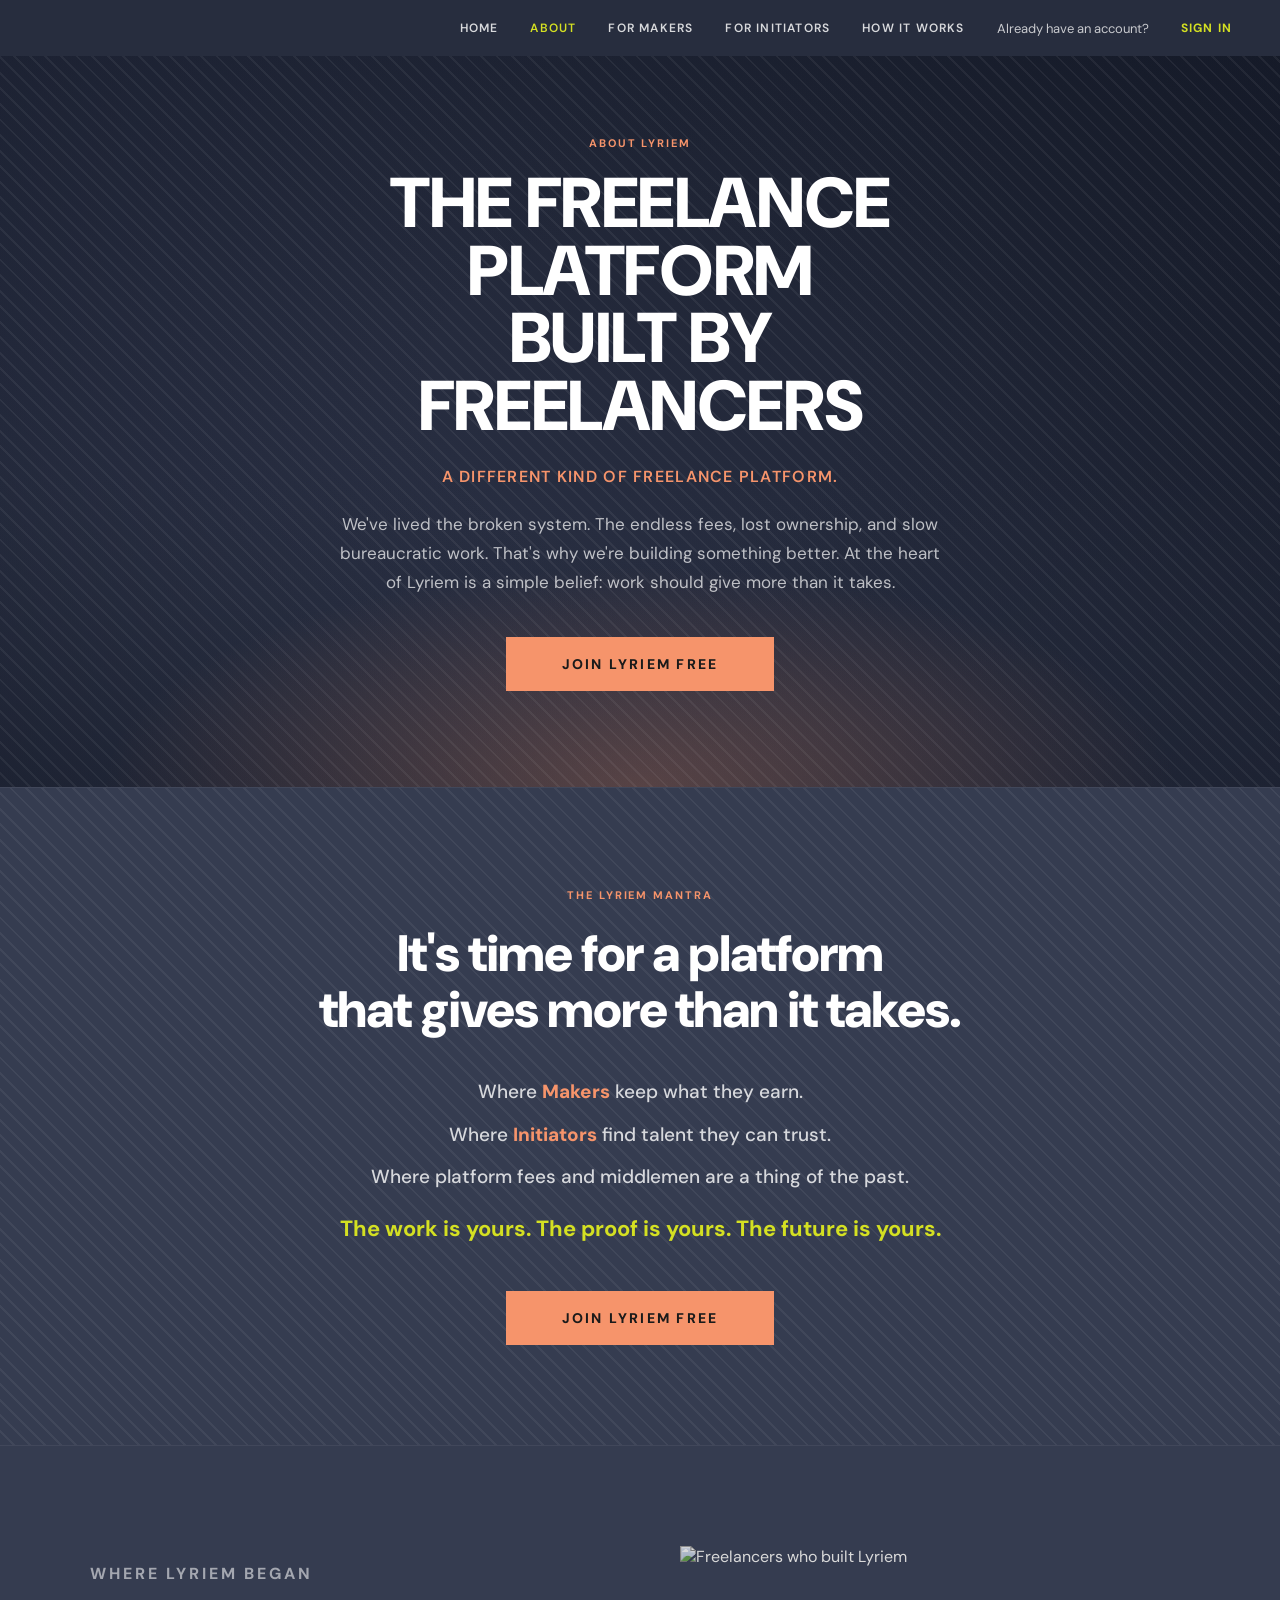
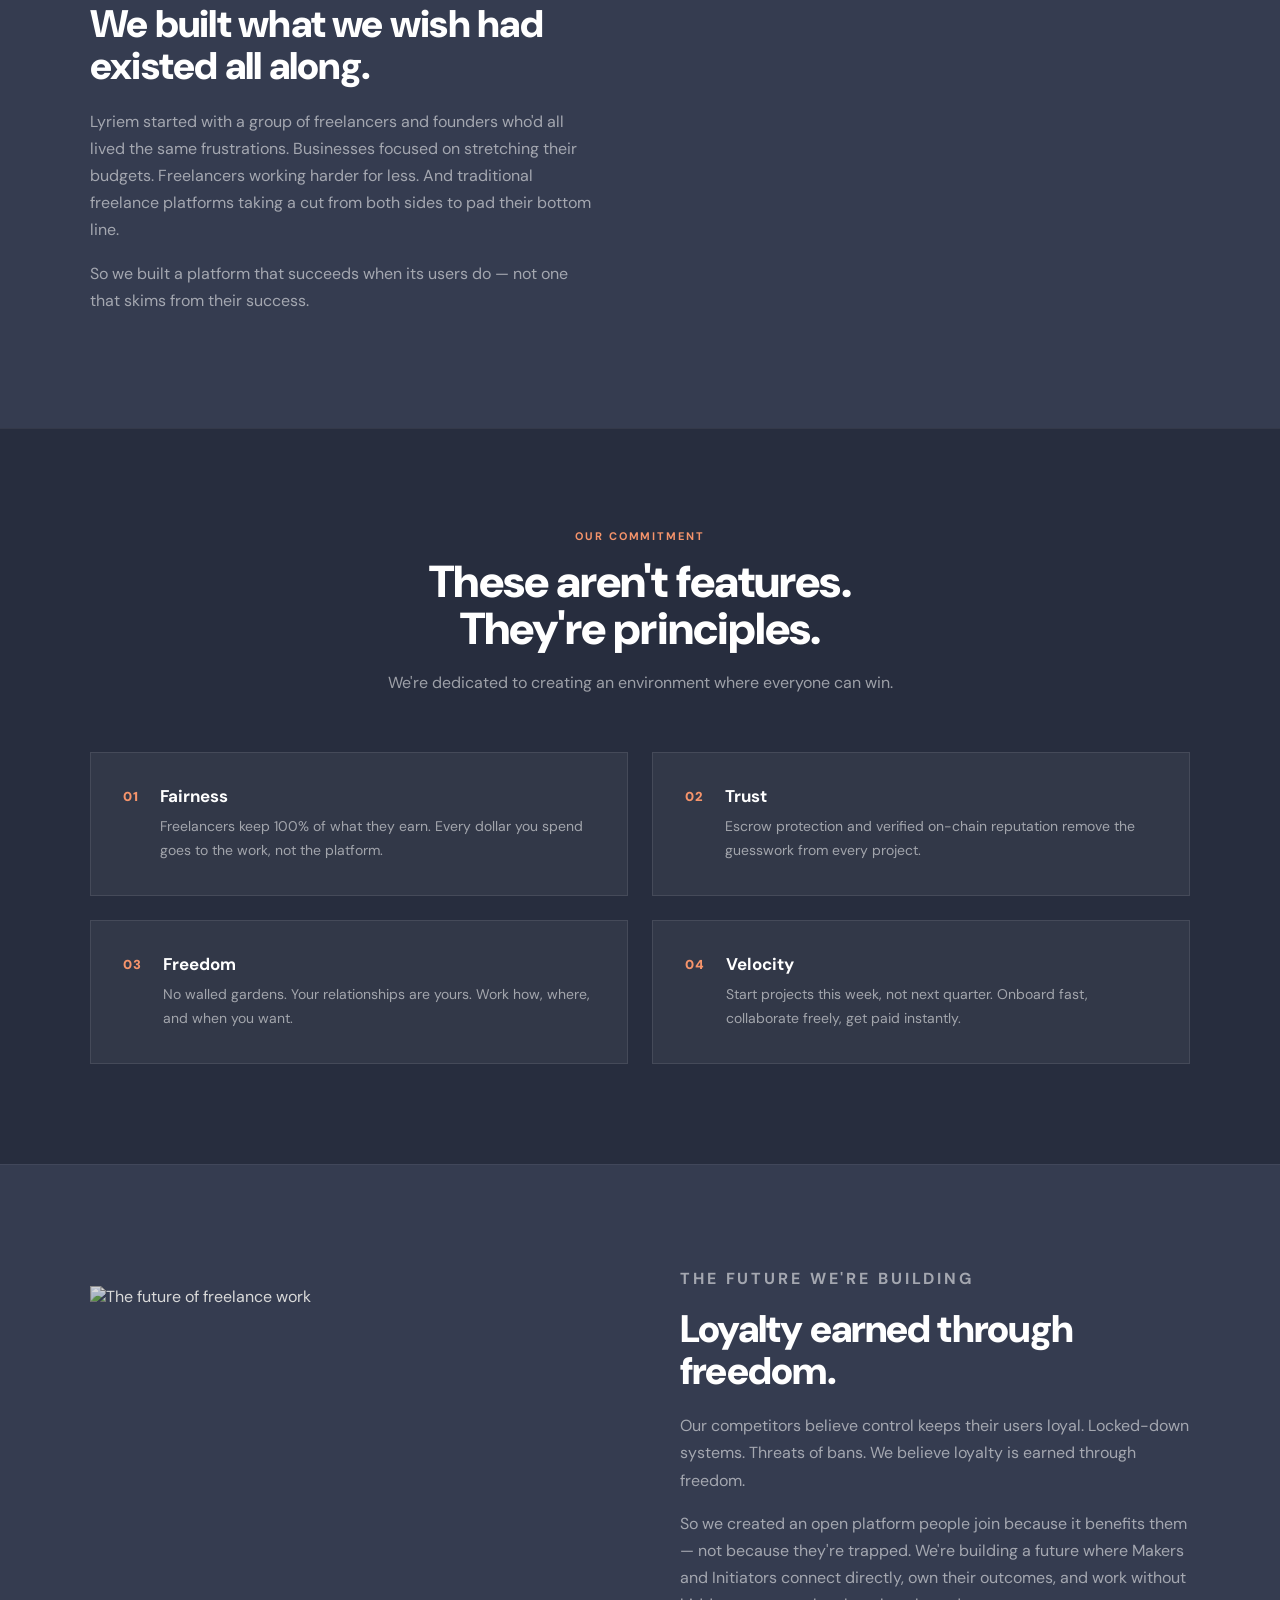
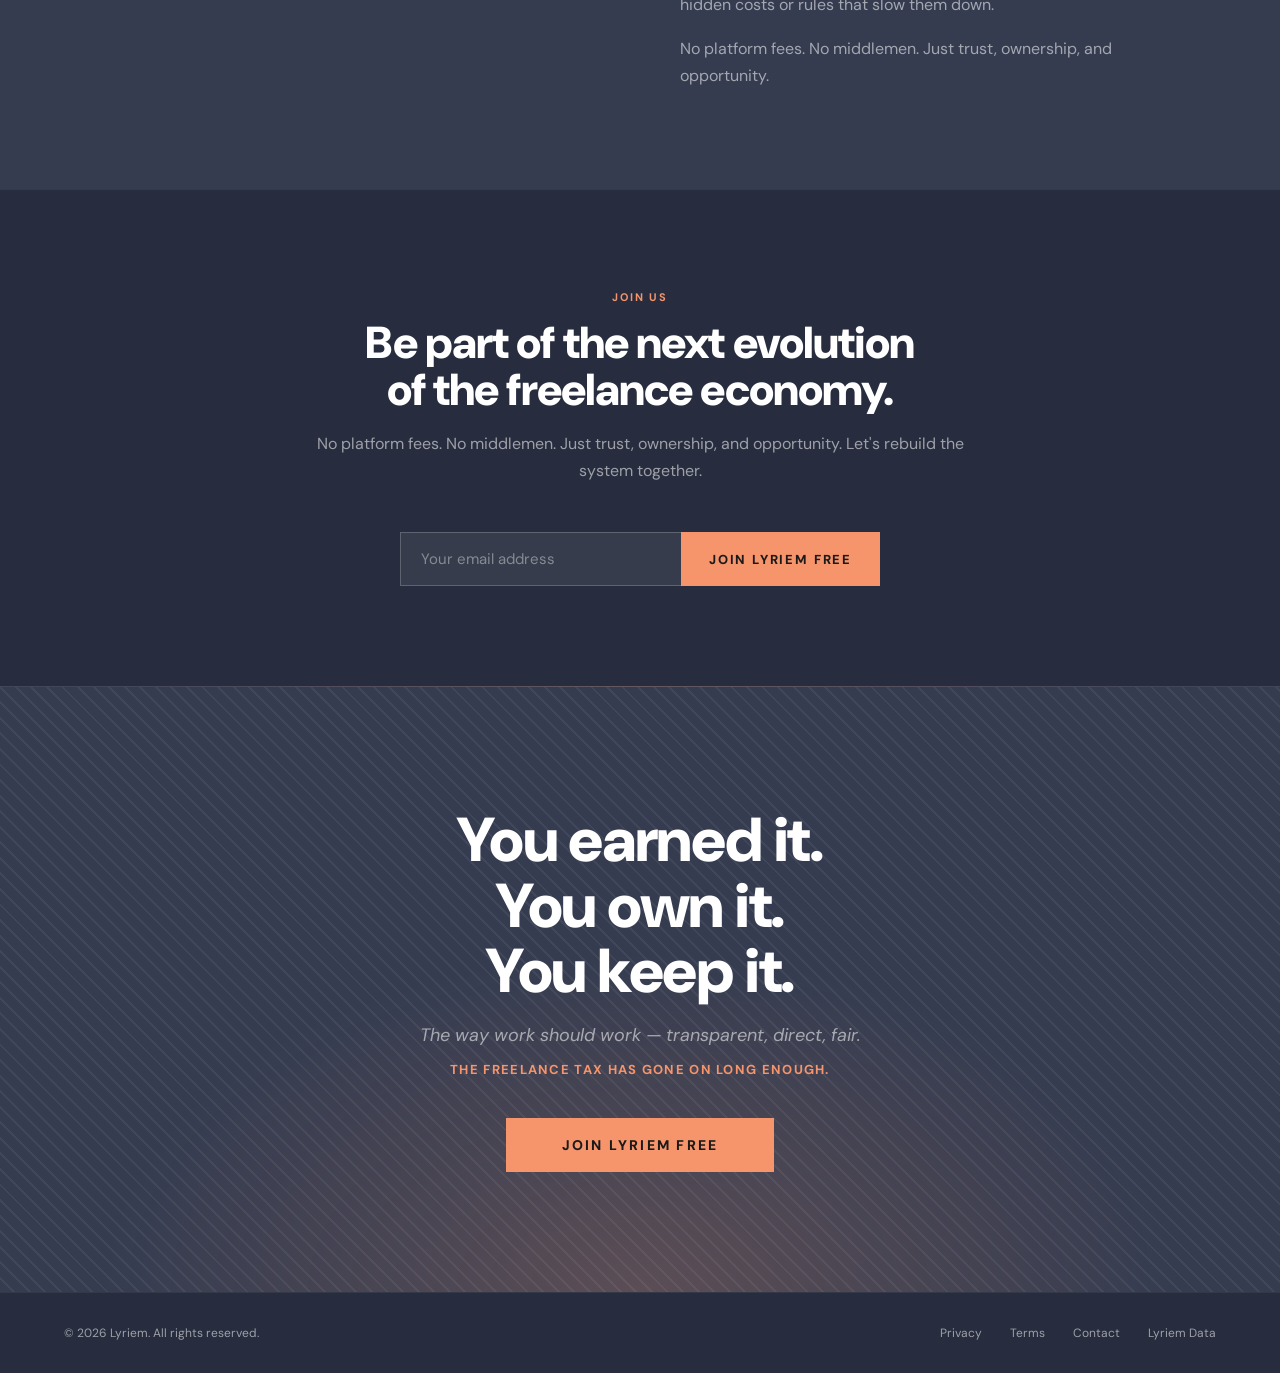
==== commit e6143c4e: "Add files via upload" ====
--- a/about.html
+++ b/about.html
@@ -10,6 +10,7 @@
 <link href="https://fonts.googleapis.com/css2?family=DM+Sans:ital,opsz,wght@0,9..40,300;0,9..40,400;0,9..40,500;0,9..40,600;0,9..40,700;0,9..40,800;0,9..40,900;1,9..40,400&display=swap" rel="stylesheet">
 <link rel="stylesheet" href="lyriem-shared.css">
 <style>
+  /* ── MANTRA ───────────────────────────────────────── */
   .mantra-section {
     background: var(--navy);
     border-top: 1px solid rgba(255,255,255,0.06);
@@ -31,15 +32,26 @@
   .mantra-lines { display: flex; flex-direction: column; gap: 14px; margin-bottom: 48px; }
   .mantra-line { font-size: clamp(15px, 1.8vw, 19px); font-weight: 500; color: rgba(255,255,255,0.8); line-height: 1.5; }
   .mantra-line strong { color: var(--orange); font-weight: 800; }
-  .mantra-highlight { font-size: clamp(17px, 2vw, 22px); font-weight: 700; color: var(--yellow); }
-
-  .commitment-grid { display: grid; grid-template-columns: repeat(2, 1fr); gap: 24px; margin-top: 56px; }
-  .commitment-item { background: var(--card-bg); border: 1px solid var(--card-border); padding: 32px; display: flex; gap: 20px; align-items: flex-start; }
-  .commitment-number { font-size: 13px; font-weight: 900; letter-spacing: 0.1em; color: var(--orange); flex-shrink: 0; margin-top: 3px; }
+  .mantra-highlight { font-size: clamp(17px, 2vw, 22px); font-weight: 700; color: var(--yellow); margin-top: 8px; }
+
+  /* ── COMMITMENT GRID ──────────────────────────────── */
+  .commitment-grid {
+    display: grid; grid-template-columns: repeat(2, 1fr);
+    gap: 24px; margin-top: 56px;
+  }
+  .commitment-item {
+    background: var(--card-bg); border: 1px solid var(--card-border);
+    padding: 32px; display: flex; gap: 20px; align-items: flex-start;
+  }
+  .commitment-number {
+    font-size: 13px; font-weight: 900; letter-spacing: 0.1em;
+    color: var(--orange); flex-shrink: 0; margin-top: 3px;
+  }
   .commitment-item h3 { font-size: 17px; font-weight: 700; margin-bottom: 8px; color: var(--white); }
   .commitment-item p  { font-size: 14px; color: var(--text-muted); line-height: 1.7; }
 
-  .email-form { display: flex; gap: 0; max-width: 480px; margin: 0 auto; }
+  /* ── EMAIL FORM ───────────────────────────────────── */
+  .email-form { display: flex; max-width: 480px; margin: 0 auto; }
   .email-input {
     flex: 1; background: rgba(255,255,255,0.07);
     border: 1px solid rgba(255,255,255,0.2); border-right: none;
@@ -71,7 +83,9 @@
 </style>
 </head>
 <body>
+
 <a href="#main" class="skip-link">Skip to main content</a>
+
 <nav class="site-nav" aria-label="Main navigation">
   <a href="index.html">Home</a>
   <a href="about.html" aria-current="page">About</a>
@@ -80,7 +94,9 @@
   <a href="how-it-works.html">How It Works</a>
   <span class="nav-muted">Already have an account?</span>
   <a href="https://www.lyriem.com/signin" class="nav-signin">Sign In</a>
-  <button class="nav-hamburger" id="navBurger" aria-label="Open navigation menu" aria-expanded="false" aria-controls="navDrawer"><span></span><span></span><span></span></button>
+  <button class="nav-hamburger" id="navBurger" aria-label="Open navigation menu" aria-expanded="false" aria-controls="navDrawer">
+    <span></span><span></span><span></span>
+  </button>
 </nav>
 <div class="nav-drawer" id="navDrawer" role="dialog" aria-label="Navigation menu">
   <a href="index.html">Home</a>
@@ -94,125 +110,145 @@
 
 <main id="main">
 
-<section class="page-hero">
-  <img src="#" alt="The Lyriem team" class="page-hero-img">
-  <div class="page-hero-vignette" aria-hidden="true"></div>
-  <div class="page-hero-glow" aria-hidden="true"></div>
-  <div class="page-hero-texture" aria-hidden="true"></div>
-  <div class="page-hero-content">
-    <p class="page-hero-eyebrow">About Lyriem</p>
-    <h1 class="page-hero-title">The Freelance Platform<br>Built by Freelancers</h1>
-    <p class="page-hero-subtitle">A different kind of freelance platform.</p>
-    <p class="page-hero-body">We've lived the broken system. The endless fees, lost ownership, and slow bureaucratic work. That's why we're building something better. At the heart of Lyriem is a simple belief: work should give more than it takes.</p>
-    <a href="https://www.lyriem.com/register" class="btn-primary">Join Lyriem Free</a>
-  </div>
-</section>
-
-<!-- MANTRA — navy with texture -->
-<section class="mantra-section" aria-labelledby="mantra-title">
-  <div class="mantra-inner">
-    <p class="section-eyebrow reveal" style="margin-bottom:24px">The Lyriem Mantra</p>
-    <h2 class="mantra-title reveal" id="mantra-title">It's time for a platform<br>that gives more than it takes.</h2>
-    <div class="mantra-lines">
-      <p class="mantra-line reveal">Where <strong>Makers</strong> keep what they earn.</p>
-      <p class="mantra-line reveal">Where <strong>Initiators</strong> find talent they can trust.</p>
-      <p class="mantra-line reveal">Where platform fees and middlemen are a thing of the past.</p>
-      <p class="mantra-highlight reveal" style="margin-top:8px">The work is yours. The proof is yours. The future is yours.</p>
-    </div>
-    <a href="https://www.lyriem.com/register" class="btn-primary reveal">Join Lyriem Free</a>
-  </div>
-</section>
-
-<!-- WHERE LYRIEM BEGAN — dark -->
-<section class="section-dark section-pad" aria-labelledby="began-title">
-  <div class="section-inner">
-    <div class="two-col">
-      <div class="two-col-text">
-        <p class="section-eyebrow reveal">Where Lyriem Began</p>
-        <h2 class="reveal" id="began-title" style="font-weight:900;font-size:clamp(26px,3vw,40px);line-height:1.1;letter-spacing:-0.02em;margin-bottom:20px;color:var(--white)">We built what we wish had existed all along.</h2>
-        <p class="reveal" style="font-size:16px;color:var(--text-muted);line-height:1.7;margin-bottom:16px">Lyriem started with a group of freelancers and founders who'd all lived the same frustrations. Businesses focused on stretching their budgets. Freelancers working harder for less. And traditional freelance platforms taking a cut from both sides to pad their bottom line.</p>
-        <p class="reveal" style="font-size:16px;color:var(--text-muted);line-height:1.7">So we built a platform that succeeds when its users do — not one that skims from their success.</p>
-      </div>
-      <div class="two-col-img reveal"><img src="#" alt="Freelancers who built Lyriem"></div>
-    </div>
-  </div>
-</section>
-
-<!-- OUR COMMITMENT — navy -->
-<section class="section-navy section-pad" aria-labelledby="commitment-title">
-  <div class="section-inner">
-    <p class="section-eyebrow reveal" style="text-align:center">Our Commitment</p>
-    <h2 class="section-title reveal" id="commitment-title" style="text-align:center;margin-bottom:16px">These aren't features.<br>They're principles.</h2>
-    <p class="section-subtitle reveal" style="text-align:center;max-width:520px;margin:0 auto">We're dedicated to creating an environment where everyone can win.</p>
-    <div class="commitment-grid">
-      <div class="commitment-item reveal">
-        <span class="commitment-number" aria-hidden="true">01</span>
-        <div><h3>Fairness</h3><p>Freelancers keep 100% of what they earn. Every dollar you spend goes to the work, not the platform.</p></div>
-      </div>
-      <div class="commitment-item reveal">
-        <span class="commitment-number" aria-hidden="true">02</span>
-        <div><h3>Trust</h3><p>Escrow protection and verified on-chain reputation remove the guesswork from every project.</p></div>
-      </div>
-      <div class="commitment-item reveal">
-        <span class="commitment-number" aria-hidden="true">03</span>
-        <div><h3>Freedom</h3><p>No walled gardens. Your relationships are yours. Work how, where, and when you want.</p></div>
-      </div>
-      <div class="commitment-item reveal">
-        <span class="commitment-number" aria-hidden="true">04</span>
-        <div><h3>Velocity</h3><p>Start projects this week, not next quarter. Onboard fast, collaborate freely, get paid instantly.</p></div>
-      </div>
-    </div>
-  </div>
-</section>
-
-<!-- THE FUTURE — dark -->
-<section class="section-dark section-pad" aria-labelledby="future-title">
-  <div class="section-inner">
-    <div class="two-col">
-      <div class="two-col-img reveal"><img src="#" alt="The future of freelance work"></div>
-      <div class="two-col-text">
-        <p class="section-eyebrow reveal">The Future We're Building</p>
-        <h2 class="reveal" id="future-title" style="font-weight:900;font-size:clamp(26px,3vw,40px);line-height:1.1;letter-spacing:-0.02em;margin-bottom:20px;color:var(--white)">Loyalty earned through freedom.</h2>
-        <p class="reveal" style="font-size:16px;color:var(--text-muted);line-height:1.7;margin-bottom:16px">Our competitors believe control keeps their users loyal. Locked-down systems. Threats of bans. We believe loyalty is earned through freedom.</p>
-        <p class="reveal" style="font-size:16px;color:var(--text-muted);line-height:1.7;margin-bottom:16px">So we created an open platform people join because it benefits them — not because they're trapped. We're building a future where Makers and Initiators connect directly, own their outcomes, and work without hidden costs or rules that slow them down.</p>
-        <p class="reveal" style="font-size:16px;color:var(--text-muted);line-height:1.7">No platform fees. No middlemen. Just trust, ownership, and opportunity.</p>
-      </div>
-    </div>
-  </div>
-</section>
-
-<!-- JOIN US — dark -->
-<section class="section-dark section-pad" style="border-top:1px solid rgba(255,255,255,0.06)" aria-labelledby="join-title">
-  <div class="section-inner" style="max-width:700px;margin:0 auto;text-align:center">
-    <p class="section-eyebrow reveal">Join Us</p>
-    <h2 class="section-title reveal" id="join-title">Be part of the next evolution<br>of the freelance economy.</h2>
-    <p class="reveal" style="font-size:16px;color:var(--text-muted);line-height:1.7;margin-bottom:48px">No platform fees. No middlemen. Just trust, ownership, and opportunity. Let's rebuild the system together.</p>
-    <form class="email-form reveal" action="mailto:austin.riggs@lyriem.com" method="get" enctype="text/plain" aria-label="Join Lyriem waitlist">
-      <label for="joinEmail" class="skip-link">Email address</label>
-      <input type="email" id="joinEmail" name="email" class="email-input" placeholder="Your email address" required autocomplete="email">
-      <button type="submit" class="email-submit">Join Lyriem Free</button>
-    </form>
-  </div>
-</section>
-
-<section class="footer-cta" aria-labelledby="fcta-about">
-  <div class="footer-cta-inner">
-    <h2 class="section-title reveal" id="fcta-about">You earned it.<br>You own it.<br>You keep it.</h2>
-    <p class="footer-cta-subtitle reveal">The way work should work — transparent, direct, fair.</p>
-    <p class="footer-cta-tagline reveal">The freelance tax has gone on long enough.</p>
-    <a href="https://www.lyriem.com/register" class="btn-primary reveal">Join Lyriem Free</a>
-  </div>
-</section>
+  <!-- HERO -->
+  <section class="page-hero">
+    <img src="#" alt="The Lyriem team" class="page-hero-img">
+    <div class="page-hero-vignette" aria-hidden="true"></div>
+    <div class="page-hero-glow" aria-hidden="true"></div>
+    <div class="page-hero-texture" aria-hidden="true"></div>
+    <div class="page-hero-content">
+      <p class="page-hero-eyebrow">About Lyriem</p>
+      <h1 class="page-hero-title">The Freelance Platform<br>Built by Freelancers</h1>
+      <p class="page-hero-subtitle">A different kind of freelance platform.</p>
+      <p class="page-hero-body">We've lived the broken system. The endless fees, lost ownership, and slow bureaucratic work. That's why we're building something better. At the heart of Lyriem is a simple belief: work should give more than it takes.</p>
+      <a href="https://www.lyriem.com/register" class="btn-primary">Join Lyriem Free</a>
+    </div>
+  </section>
+
+  <!-- MANTRA — navy + texture -->
+  <section class="mantra-section" aria-labelledby="mantra-title">
+    <div class="mantra-inner">
+      <p class="section-eyebrow reveal" style="margin-bottom:24px">The Lyriem Mantra</p>
+      <h2 class="mantra-title reveal" id="mantra-title">It's time for a platform<br>that gives more than it takes.</h2>
+      <div class="mantra-lines">
+        <p class="mantra-line reveal">Where <strong>Makers</strong> keep what they earn.</p>
+        <p class="mantra-line reveal">Where <strong>Initiators</strong> find talent they can trust.</p>
+        <p class="mantra-line reveal">Where platform fees and middlemen are a thing of the past.</p>
+        <p class="mantra-highlight reveal">The work is yours. The proof is yours. The future is yours.</p>
+      </div>
+      <a href="https://www.lyriem.com/register" class="btn-primary reveal">Join Lyriem Free</a>
+    </div>
+  </section>
+
+  <!-- WHERE LYRIEM BEGAN — navy (different from mantra) -->
+  <section class="section-navy section-pad" aria-labelledby="began-title">
+    <div class="section-inner">
+      <div class="two-col">
+        <div class="two-col-text">
+          <p class="section-eyebrow reveal">Where Lyriem Began</p>
+          <h2 class="reveal" id="began-title" style="font-weight:900;font-size:clamp(26px,3vw,40px);line-height:1.1;letter-spacing:-0.02em;margin-bottom:20px;color:var(--white)">We built what we wish had existed all along.</h2>
+          <p class="reveal" style="font-size:16px;color:var(--text-muted);line-height:1.7;margin-bottom:16px">Lyriem started with a group of freelancers and founders who'd all lived the same frustrations. Businesses focused on stretching their budgets. Freelancers working harder for less. And traditional freelance platforms taking a cut from both sides to pad their bottom line.</p>
+          <p class="reveal" style="font-size:16px;color:var(--text-muted);line-height:1.7">So we built a platform that succeeds when its users do — not one that skims from their success.</p>
+        </div>
+        <div class="two-col-img reveal">
+          <img src="#" alt="Freelancers who built Lyriem">
+        </div>
+      </div>
+    </div>
+  </section>
+
+  <!-- OUR COMMITMENT — dark -->
+  <section class="section-dark section-pad" aria-labelledby="commitment-title">
+    <div class="section-inner">
+      <p class="section-eyebrow reveal" style="text-align:center">Our Commitment</p>
+      <h2 class="section-title reveal" id="commitment-title" style="text-align:center;margin-bottom:16px">These aren't features.<br>They're principles.</h2>
+      <p class="section-subtitle reveal" style="text-align:center;max-width:520px;margin:0 auto">We're dedicated to creating an environment where everyone can win.</p>
+      <div class="commitment-grid">
+        <div class="commitment-item reveal">
+          <span class="commitment-number" aria-hidden="true">01</span>
+          <div>
+            <h3>Fairness</h3>
+            <p>Freelancers keep 100% of what they earn. Every dollar you spend goes to the work, not the platform.</p>
+          </div>
+        </div>
+        <div class="commitment-item reveal">
+          <span class="commitment-number" aria-hidden="true">02</span>
+          <div>
+            <h3>Trust</h3>
+            <p>Escrow protection and verified on-chain reputation remove the guesswork from every project.</p>
+          </div>
+        </div>
+        <div class="commitment-item reveal">
+          <span class="commitment-number" aria-hidden="true">03</span>
+          <div>
+            <h3>Freedom</h3>
+            <p>No walled gardens. Your relationships are yours. Work how, where, and when you want.</p>
+          </div>
+        </div>
+        <div class="commitment-item reveal">
+          <span class="commitment-number" aria-hidden="true">04</span>
+          <div>
+            <h3>Velocity</h3>
+            <p>Start projects this week, not next quarter. Onboard fast, collaborate freely, get paid instantly.</p>
+          </div>
+        </div>
+      </div>
+    </div>
+  </section>
+
+  <!-- THE FUTURE — navy -->
+  <section class="section-navy section-pad" aria-labelledby="future-title">
+    <div class="section-inner">
+      <div class="two-col">
+        <div class="two-col-img reveal">
+          <img src="#" alt="The future of freelance work">
+        </div>
+        <div class="two-col-text">
+          <p class="section-eyebrow reveal">The Future We're Building</p>
+          <h2 class="reveal" id="future-title" style="font-weight:900;font-size:clamp(26px,3vw,40px);line-height:1.1;letter-spacing:-0.02em;margin-bottom:20px;color:var(--white)">Loyalty earned through freedom.</h2>
+          <p class="reveal" style="font-size:16px;color:var(--text-muted);line-height:1.7;margin-bottom:16px">Our competitors believe control keeps their users loyal. Locked-down systems. Threats of bans. We believe loyalty is earned through freedom.</p>
+          <p class="reveal" style="font-size:16px;color:var(--text-muted);line-height:1.7;margin-bottom:16px">So we created an open platform people join because it benefits them — not because they're trapped. We're building a future where Makers and Initiators connect directly, own their outcomes, and work without hidden costs or rules that slow them down.</p>
+          <p class="reveal" style="font-size:16px;color:var(--text-muted);line-height:1.7">No platform fees. No middlemen. Just trust, ownership, and opportunity.</p>
+        </div>
+      </div>
+    </div>
+  </section>
+
+  <!-- JOIN US — dark -->
+  <section class="section-dark section-pad" aria-labelledby="join-title">
+    <div class="section-inner" style="max-width:700px;margin:0 auto;text-align:center">
+      <p class="section-eyebrow reveal">Join Us</p>
+      <h2 class="section-title reveal" id="join-title">Be part of the next evolution<br>of the freelance economy.</h2>
+      <p class="reveal" style="font-size:16px;color:var(--text-muted);line-height:1.7;margin-bottom:48px">No platform fees. No middlemen. Just trust, ownership, and opportunity. Let's rebuild the system together.</p>
+      <form class="email-form reveal" action="mailto:austin.riggs@lyriem.com" method="get" enctype="text/plain" aria-label="Join Lyriem mailing list">
+        <input type="email" id="joinEmail" name="email" class="email-input" placeholder="Your email address" required autocomplete="email" aria-label="Email address">
+        <button type="submit" class="email-submit">Join Lyriem Free</button>
+      </form>
+    </div>
+  </section>
+
+  <!-- FOOTER CTA -->
+  <section class="footer-cta" aria-labelledby="fcta-about">
+    <div class="footer-cta-inner">
+      <h2 class="section-title reveal" id="fcta-about">You earned it.<br>You own it.<br>You keep it.</h2>
+      <p class="footer-cta-subtitle reveal">The way work should work — transparent, direct, fair.</p>
+      <p class="footer-cta-tagline reveal">The freelance tax has gone on long enough.</p>
+      <a href="https://www.lyriem.com/register" class="btn-primary reveal">Join Lyriem Free</a>
+    </div>
+  </section>
 
 </main>
 
 <footer class="site-footer">
   <span>© 2026 Lyriem. All rights reserved.</span>
   <nav class="footer-links" aria-label="Footer navigation">
-    <a href="#">Privacy</a><a href="#">Terms</a>
-    <a href="mailto:austin.riggs@lyriem.com">Contact</a><a href="#">Lyriem Data</a>
+    <a href="#">Privacy</a>
+    <a href="#">Terms</a>
+    <a href="mailto:austin.riggs@lyriem.com">Contact</a>
+    <a href="#">Lyriem Data</a>
   </nav>
 </footer>
+
 <script src="lyriem-shared.js"></script>
 </body>
 </html>
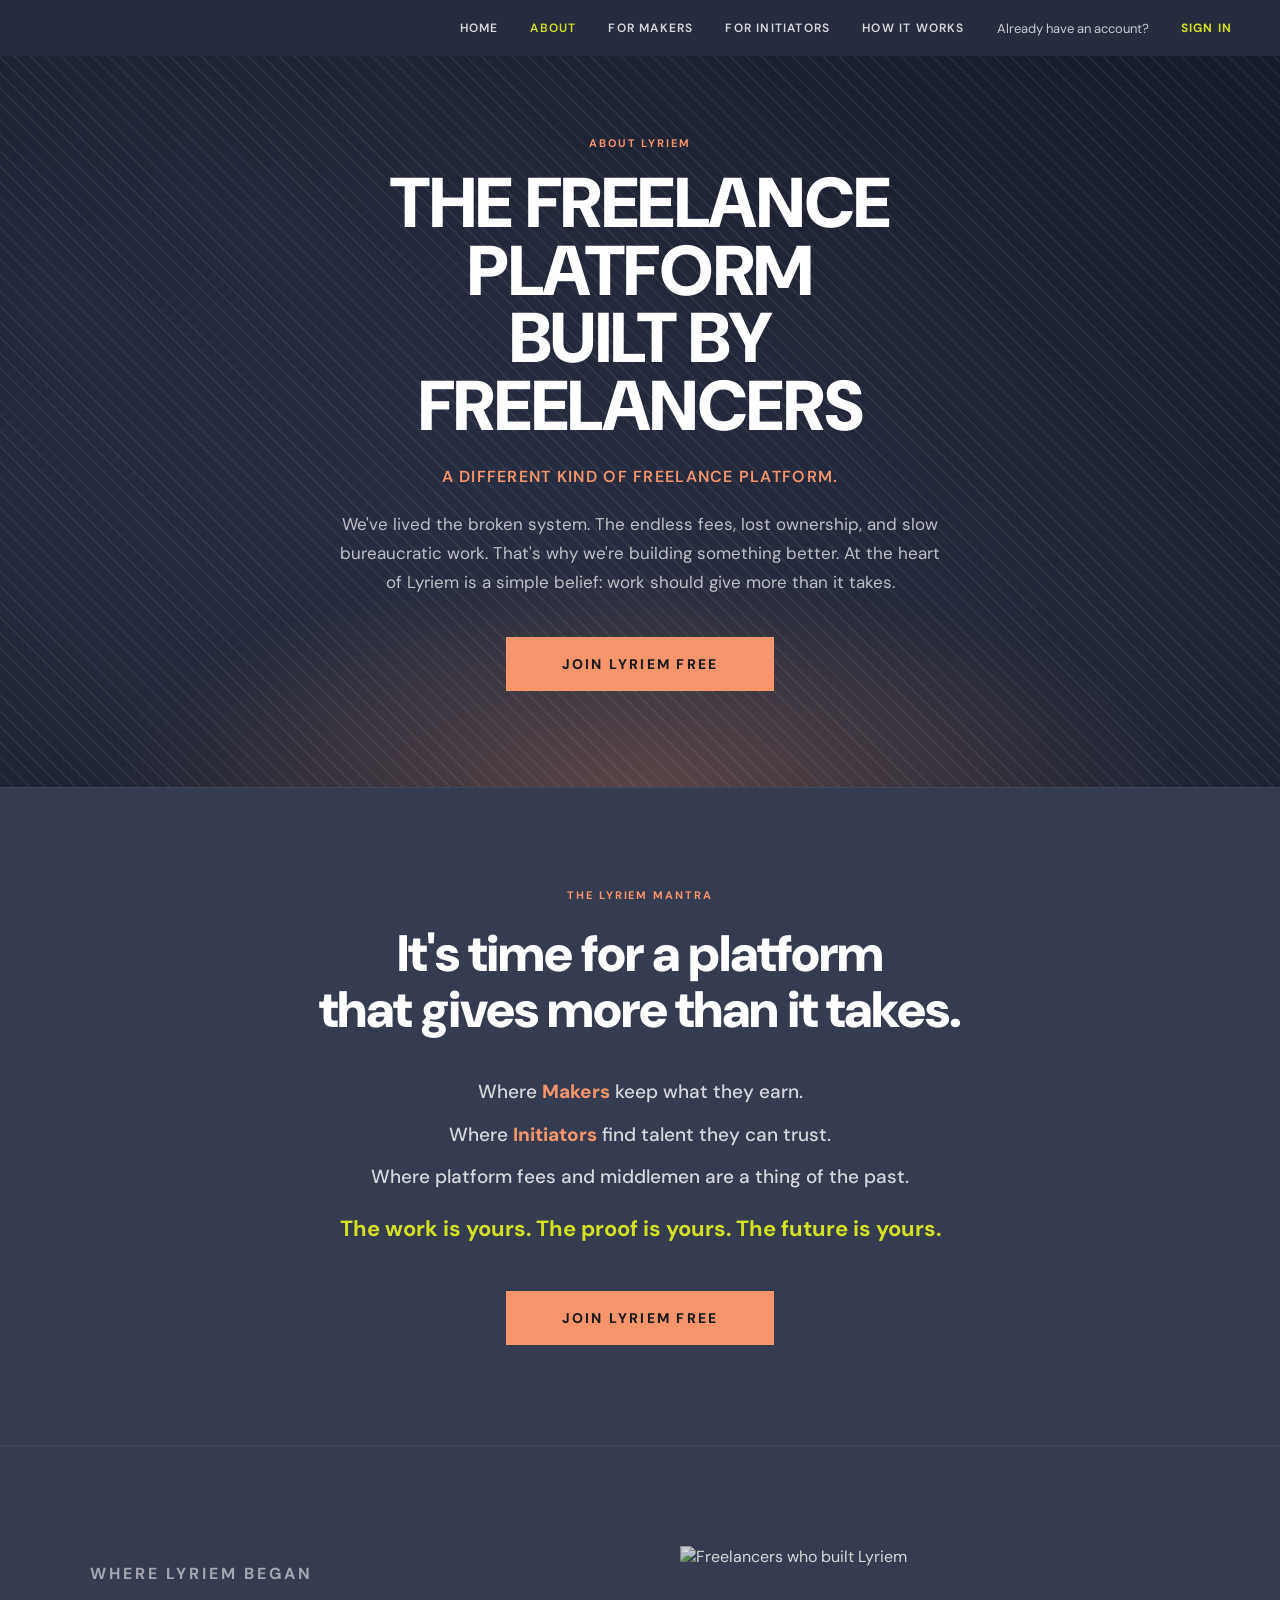
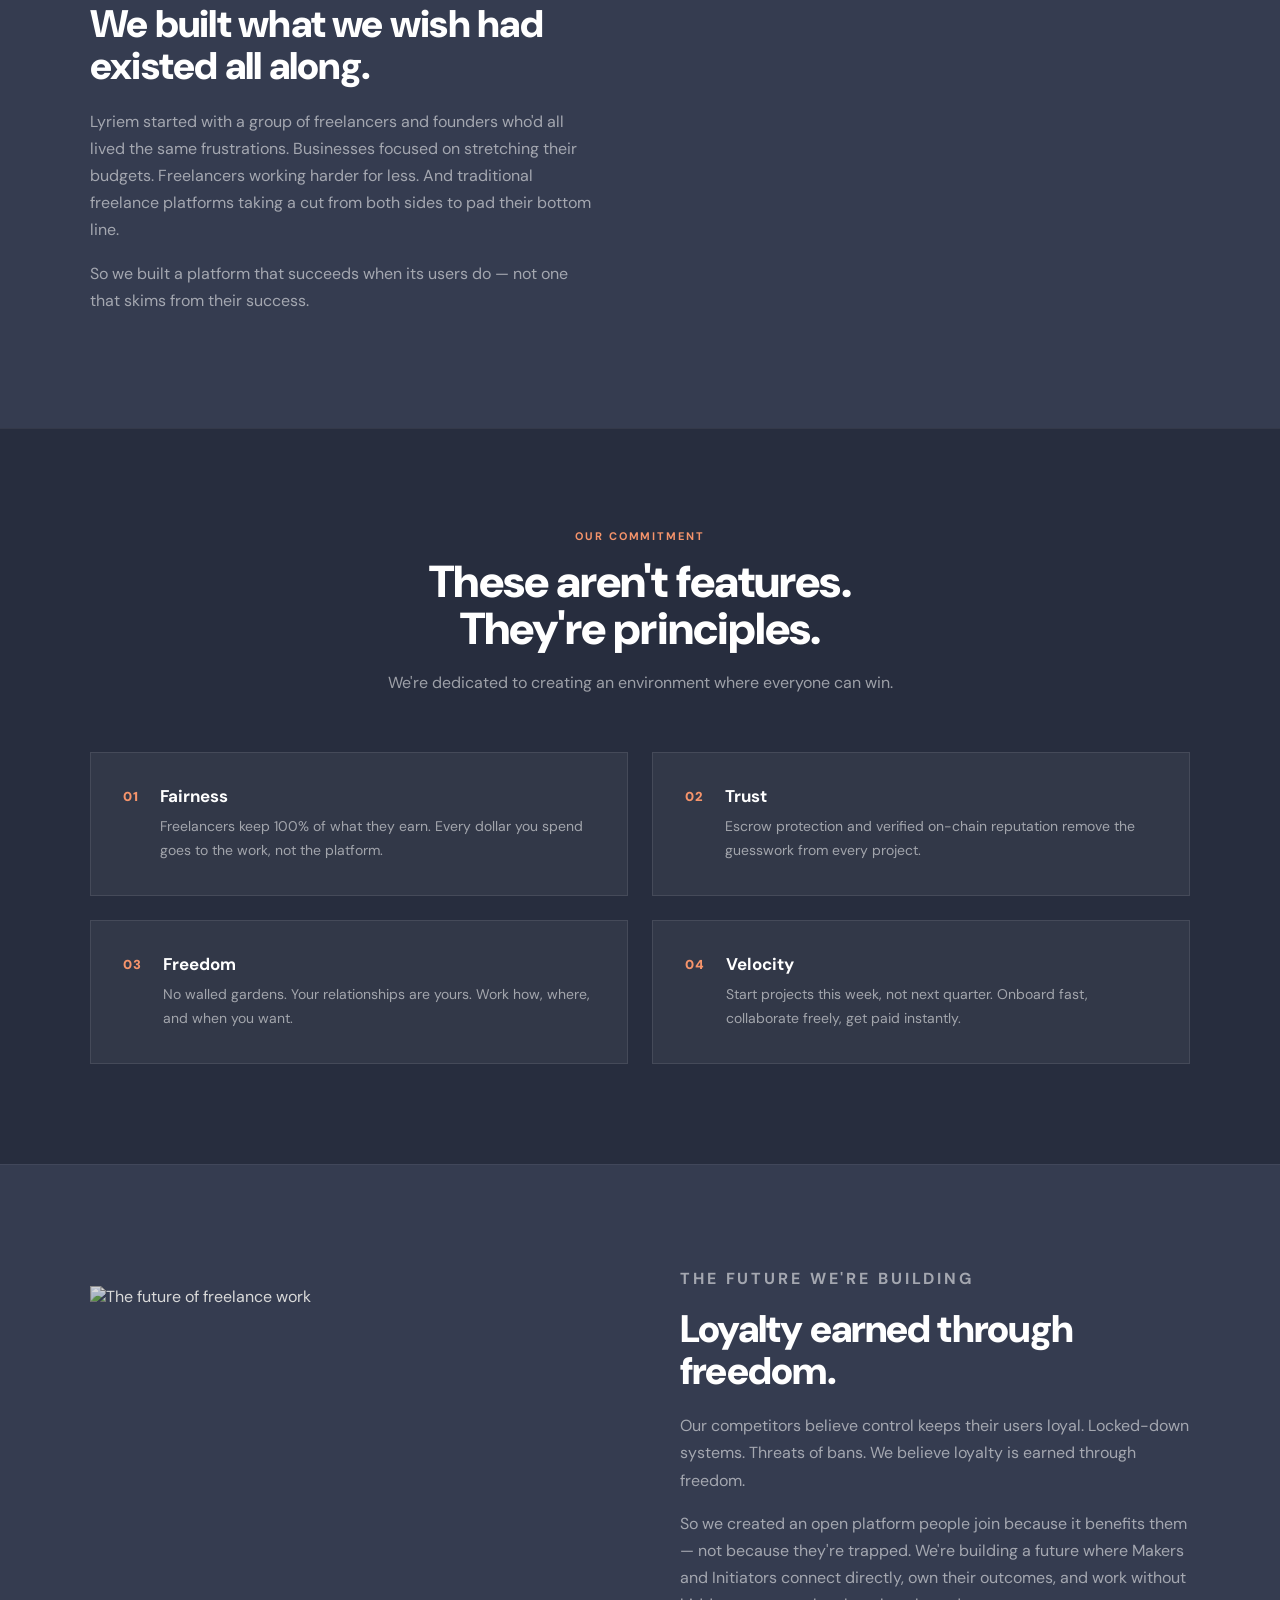
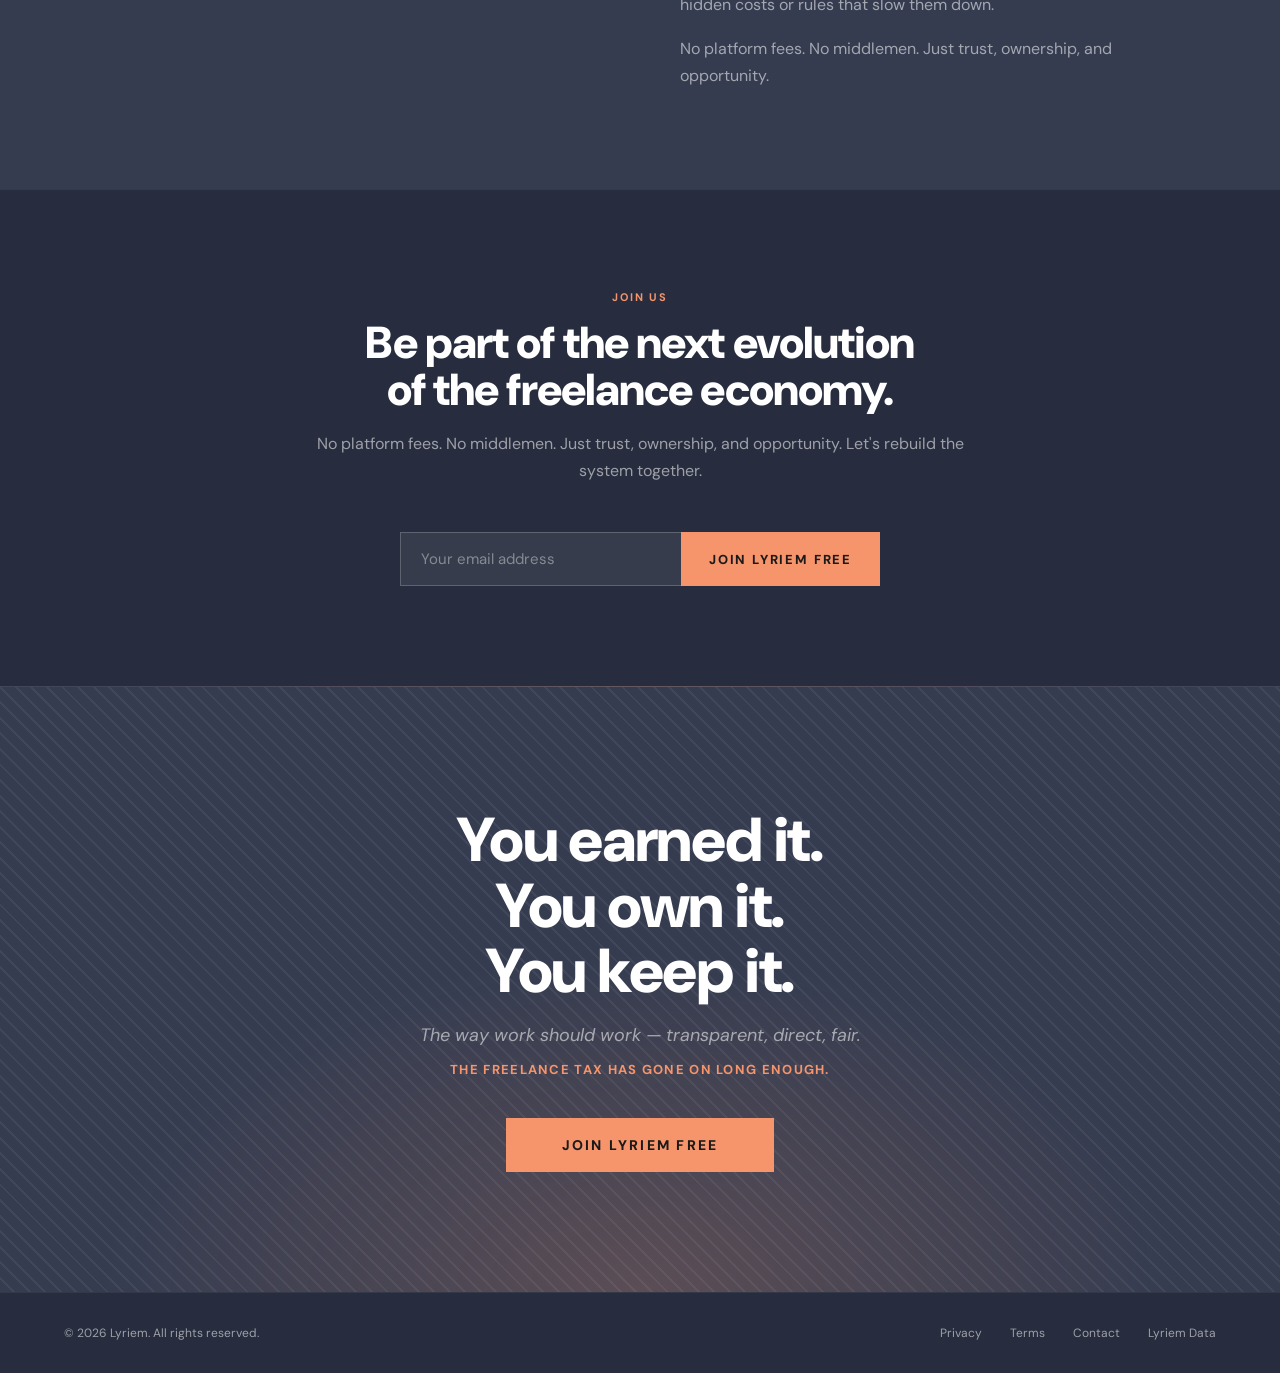
==== commit cd68098e: "Add files via upload" ====
--- a/about.html
+++ b/about.html
@@ -15,10 +15,6 @@
     background: var(--navy);
     border-top: 1px solid rgba(255,255,255,0.06);
     position: relative; overflow: hidden;
-  }
-  .mantra-section::before {
-    content: ''; position: absolute; inset: 0; z-index: 0;
-    background-image: repeating-linear-gradient(45deg, transparent, transparent 9px, rgba(255,255,255,0.055) 9px, rgba(255,255,255,0.055) 11px);
   }
   .mantra-inner {
     position: relative; z-index: 1;
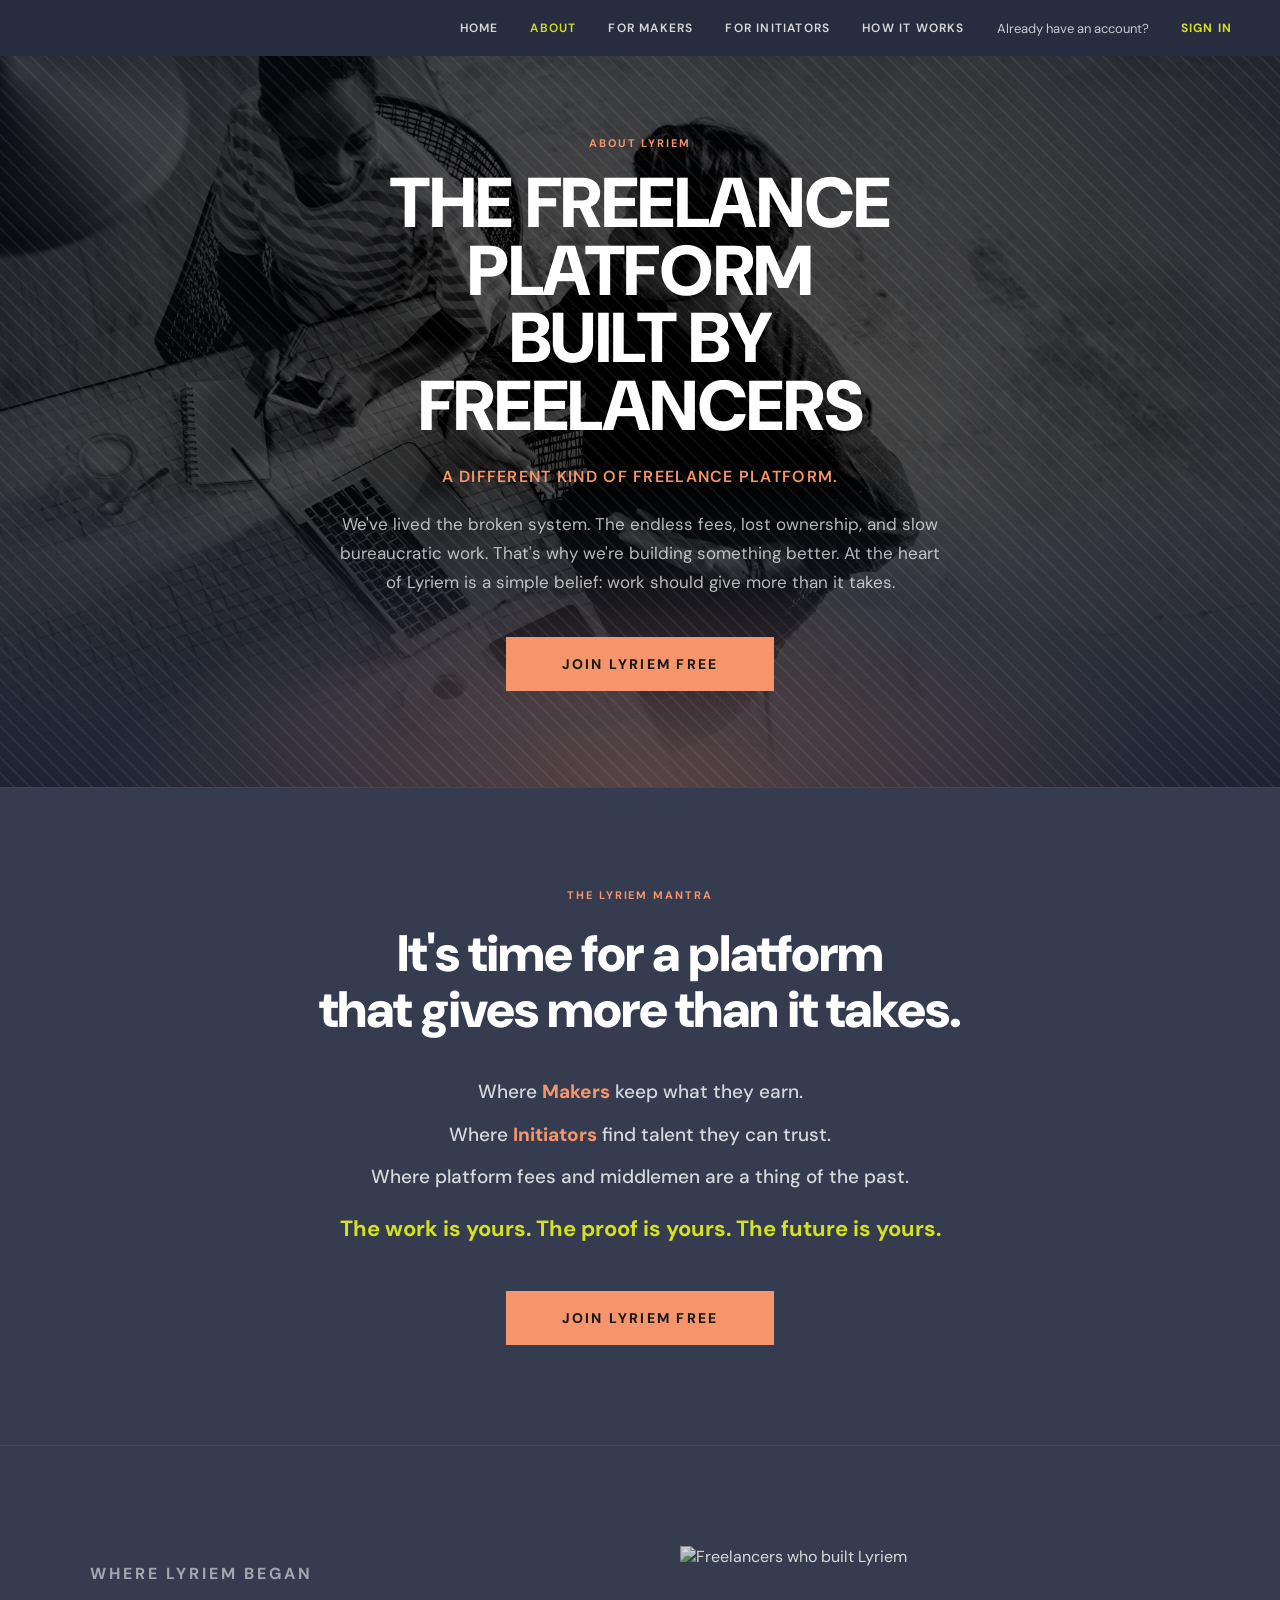
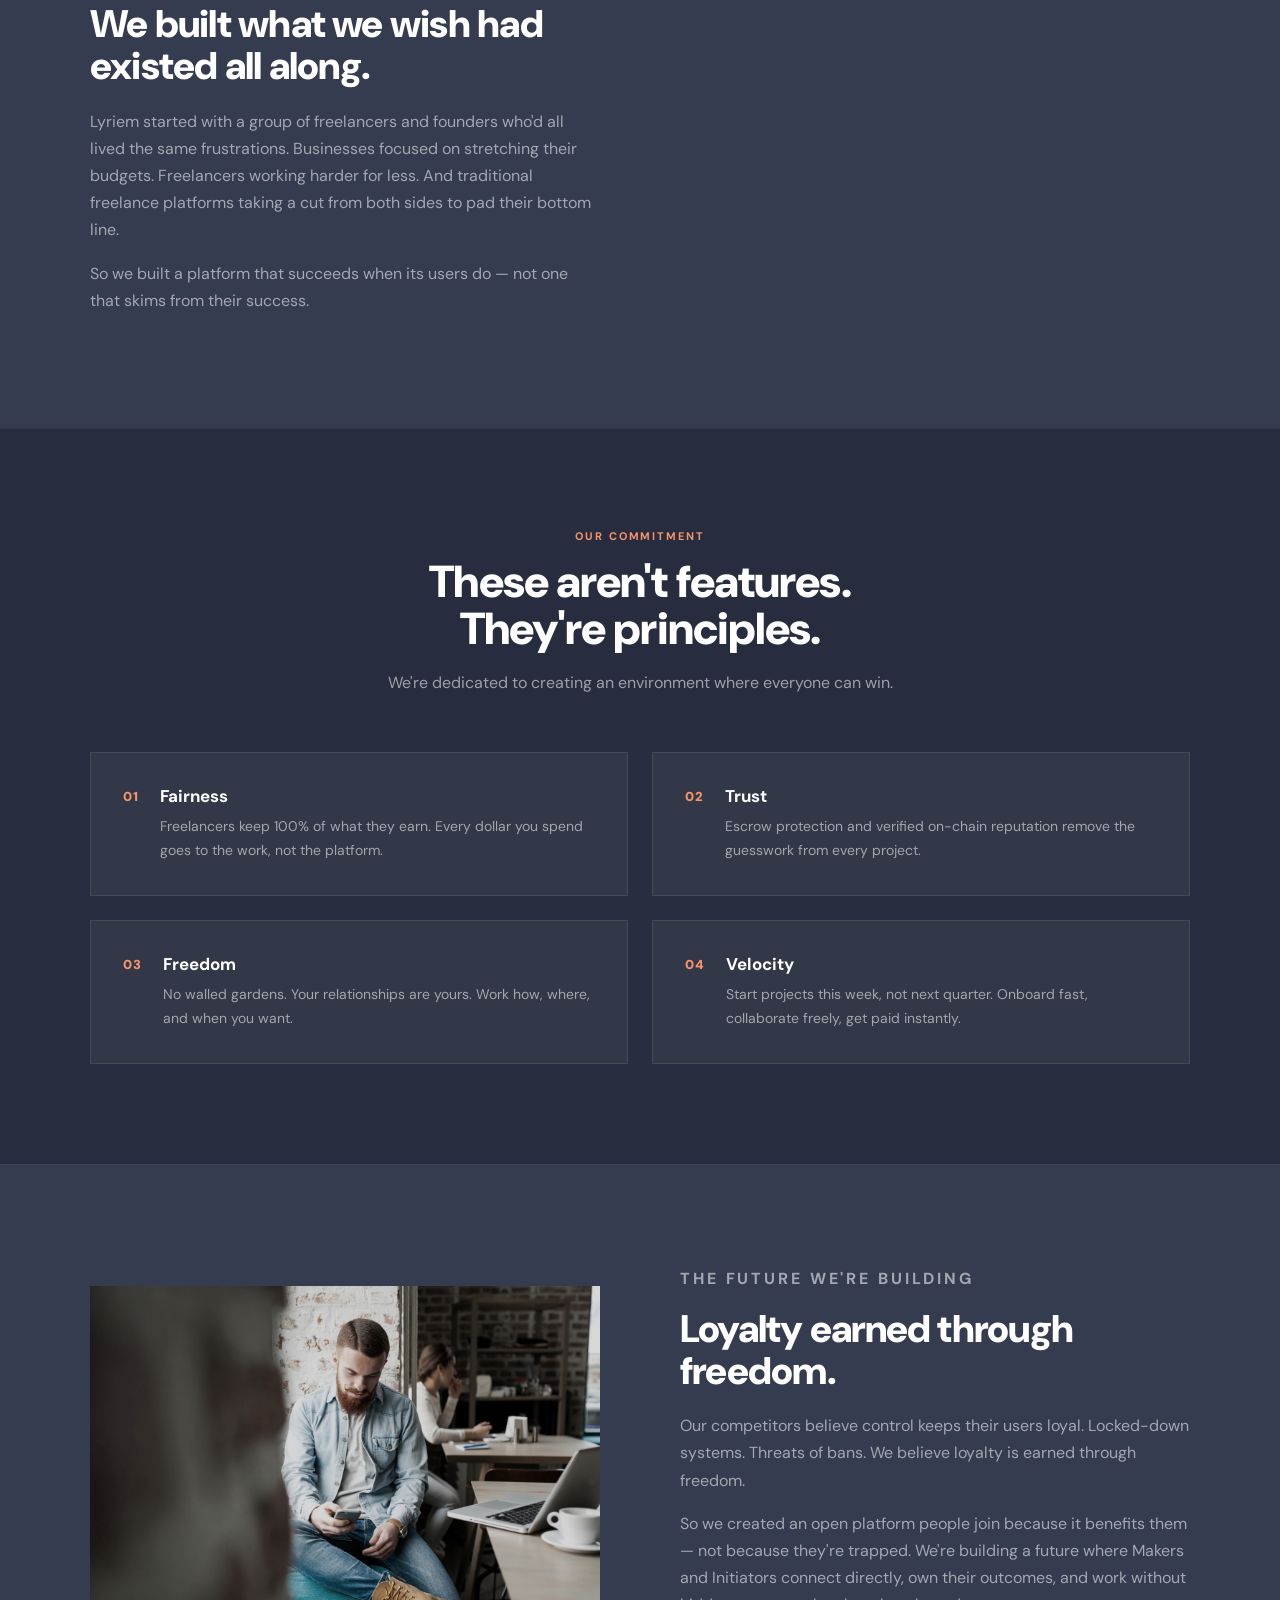
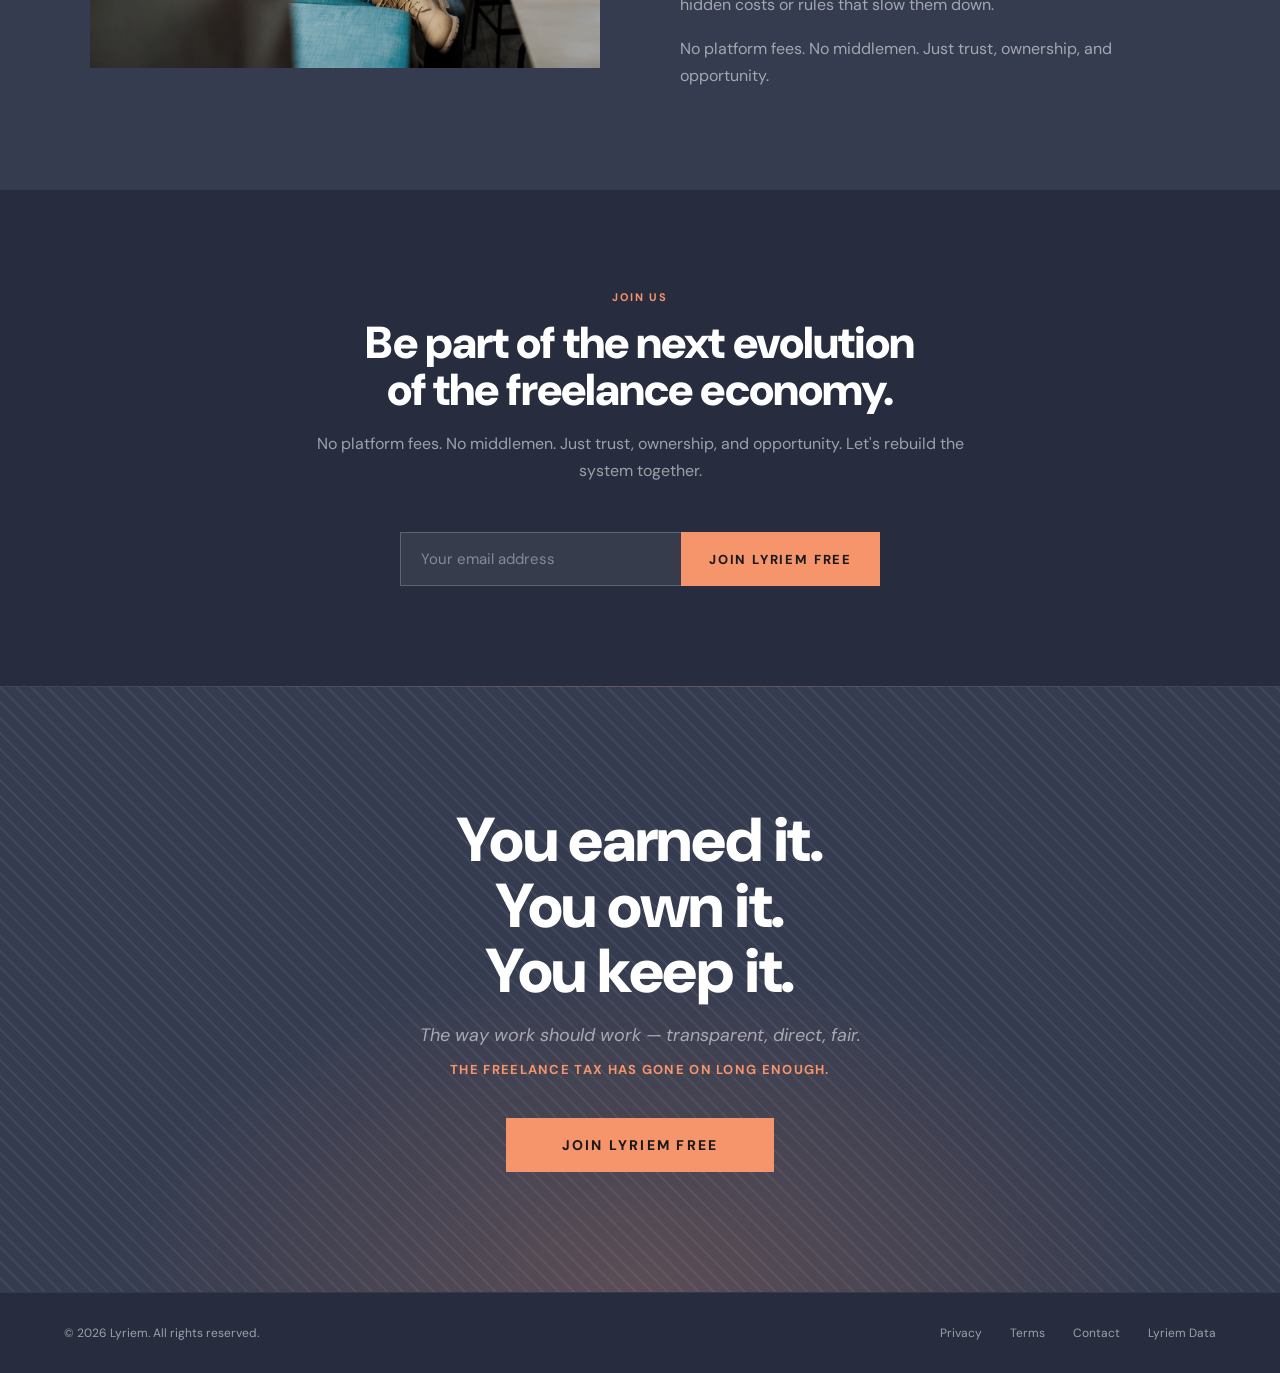
==== commit c28398f3: "Update about.html" ====
--- a/about.html
+++ b/about.html
@@ -89,7 +89,7 @@
   <a href="for-initiators.html">For Initiators</a>
   <a href="how-it-works.html">How It Works</a>
   <span class="nav-muted">Already have an account?</span>
-  <a href="https://www.lyriem.com/signin" class="nav-signin">Sign In</a>
+  <a href="https://www.lyriem.com/login" class="nav-signin">Sign In</a>
   <button class="nav-hamburger" id="navBurger" aria-label="Open navigation menu" aria-expanded="false" aria-controls="navDrawer">
     <span></span><span></span><span></span>
   </button>
@@ -101,14 +101,14 @@
   <a href="for-initiators.html">For Initiators</a>
   <a href="how-it-works.html">How It Works</a>
   <span class="nav-muted">Already have an account?</span>
-  <a href="https://www.lyriem.com/signin" class="nav-signin">Sign In</a>
+  <a href="https://www.lyriem.com/login" class="nav-signin">Sign In</a>
 </div>
 
 <main id="main">
 
   <!-- HERO -->
   <section class="page-hero">
-    <img src="#" alt="The Lyriem team" class="page-hero-img">
+    <img src="colleagues-discussing-their-work-laptop.jpg" alt="The Lyriem team" class="page-hero-img">
     <div class="page-hero-vignette" aria-hidden="true"></div>
     <div class="page-hero-glow" aria-hidden="true"></div>
     <div class="page-hero-texture" aria-hidden="true"></div>
@@ -147,7 +147,7 @@
           <p class="reveal" style="font-size:16px;color:var(--text-muted);line-height:1.7">So we built a platform that succeeds when its users do — not one that skims from their success.</p>
         </div>
         <div class="two-col-img reveal">
-          <img src="#" alt="Freelancers who built Lyriem">
+          <img src="developers-discussing-programming-code.jpg" alt="Freelancers who built Lyriem">
         </div>
       </div>
     </div>
@@ -197,7 +197,7 @@
     <div class="section-inner">
       <div class="two-col">
         <div class="two-col-img reveal">
-          <img src="#" alt="The future of freelance work">
+          <img src="people-young-online-man-business.jpg" alt="The future of freelance work">
         </div>
         <div class="two-col-text">
           <p class="section-eyebrow reveal">The Future We're Building</p>
